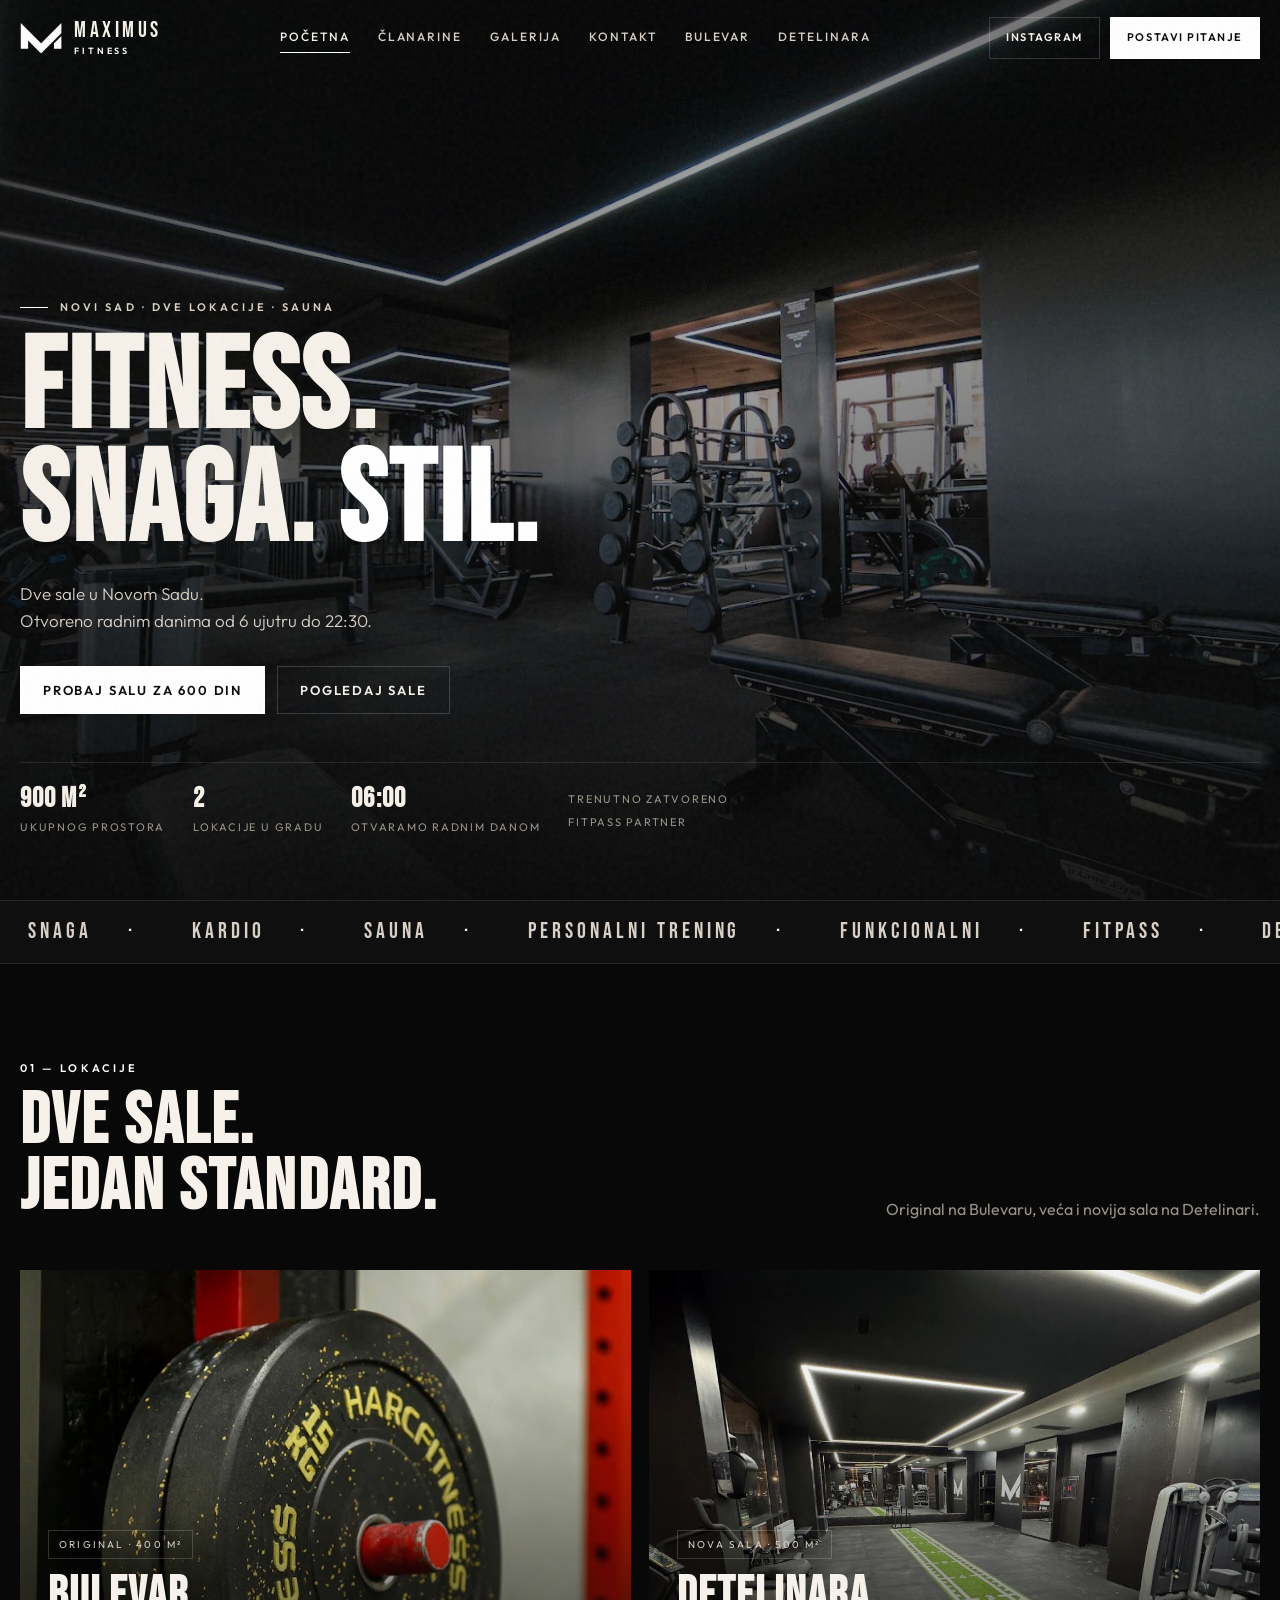
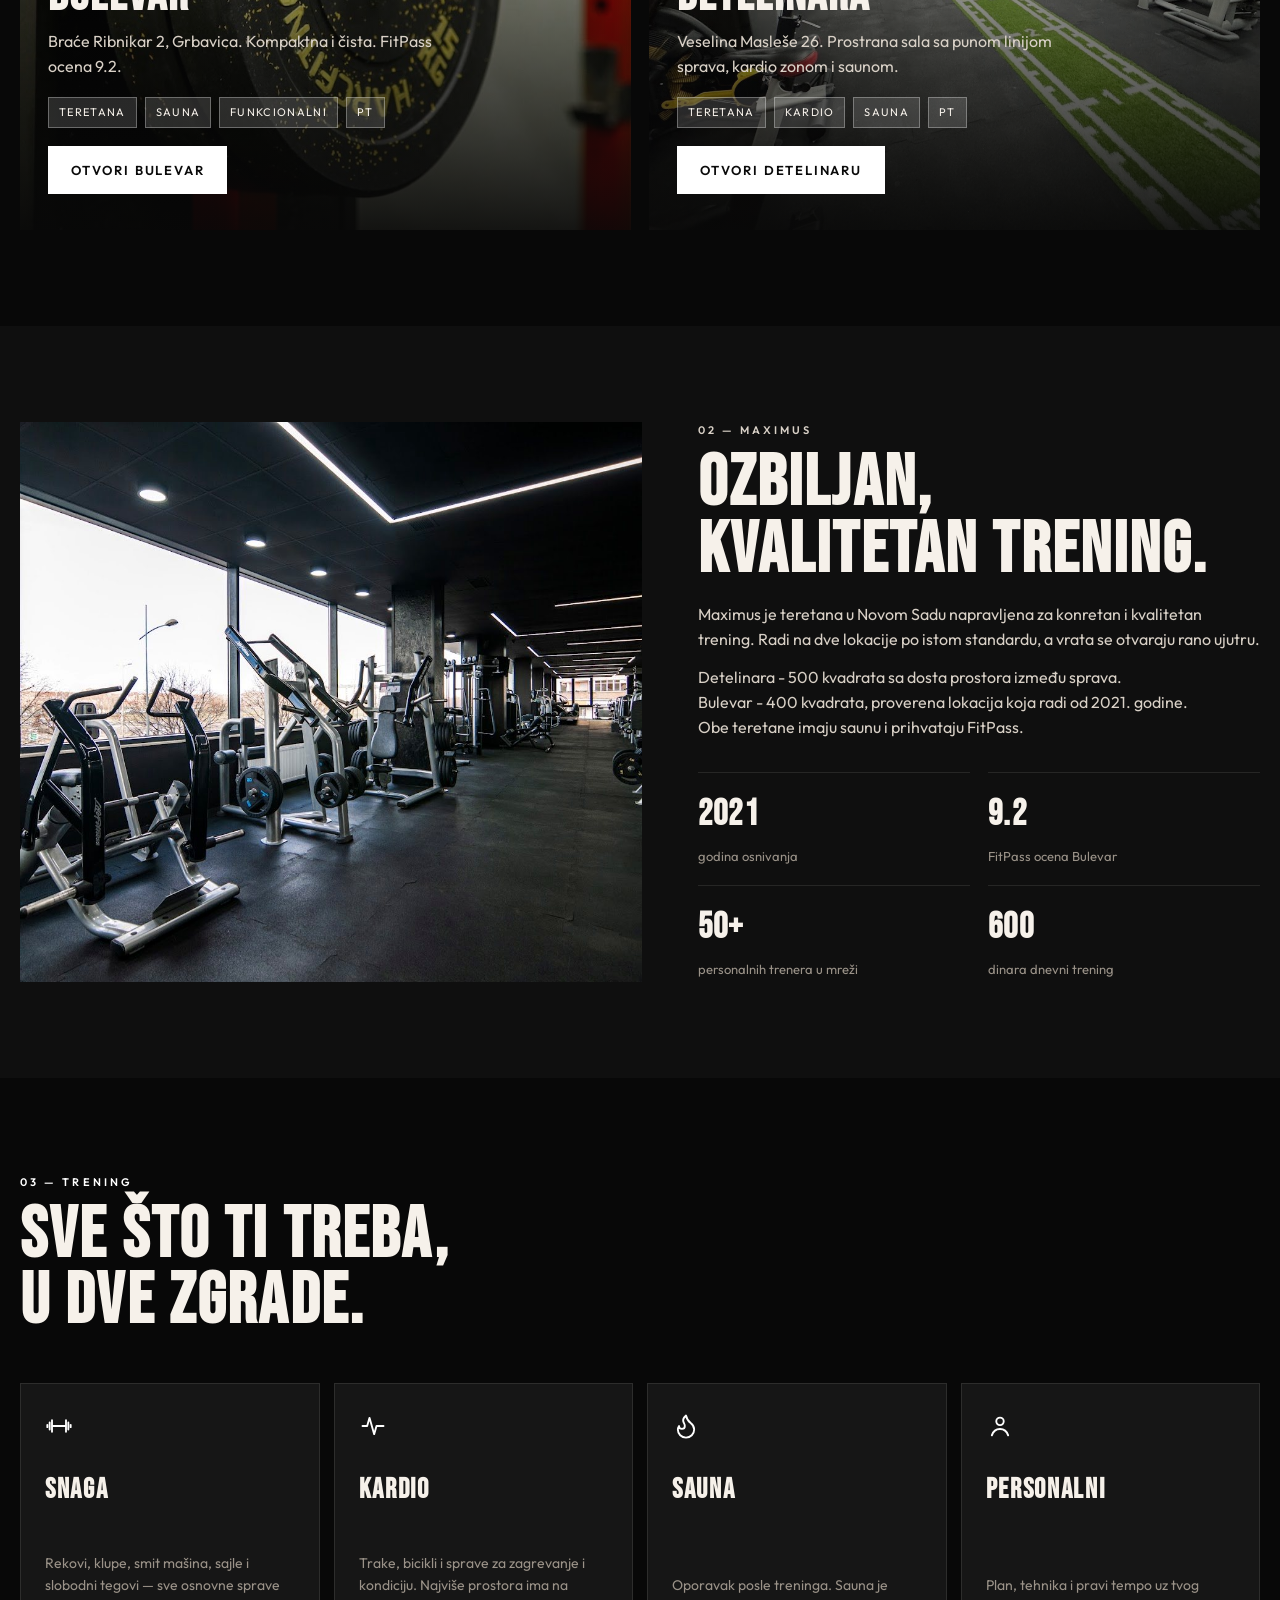
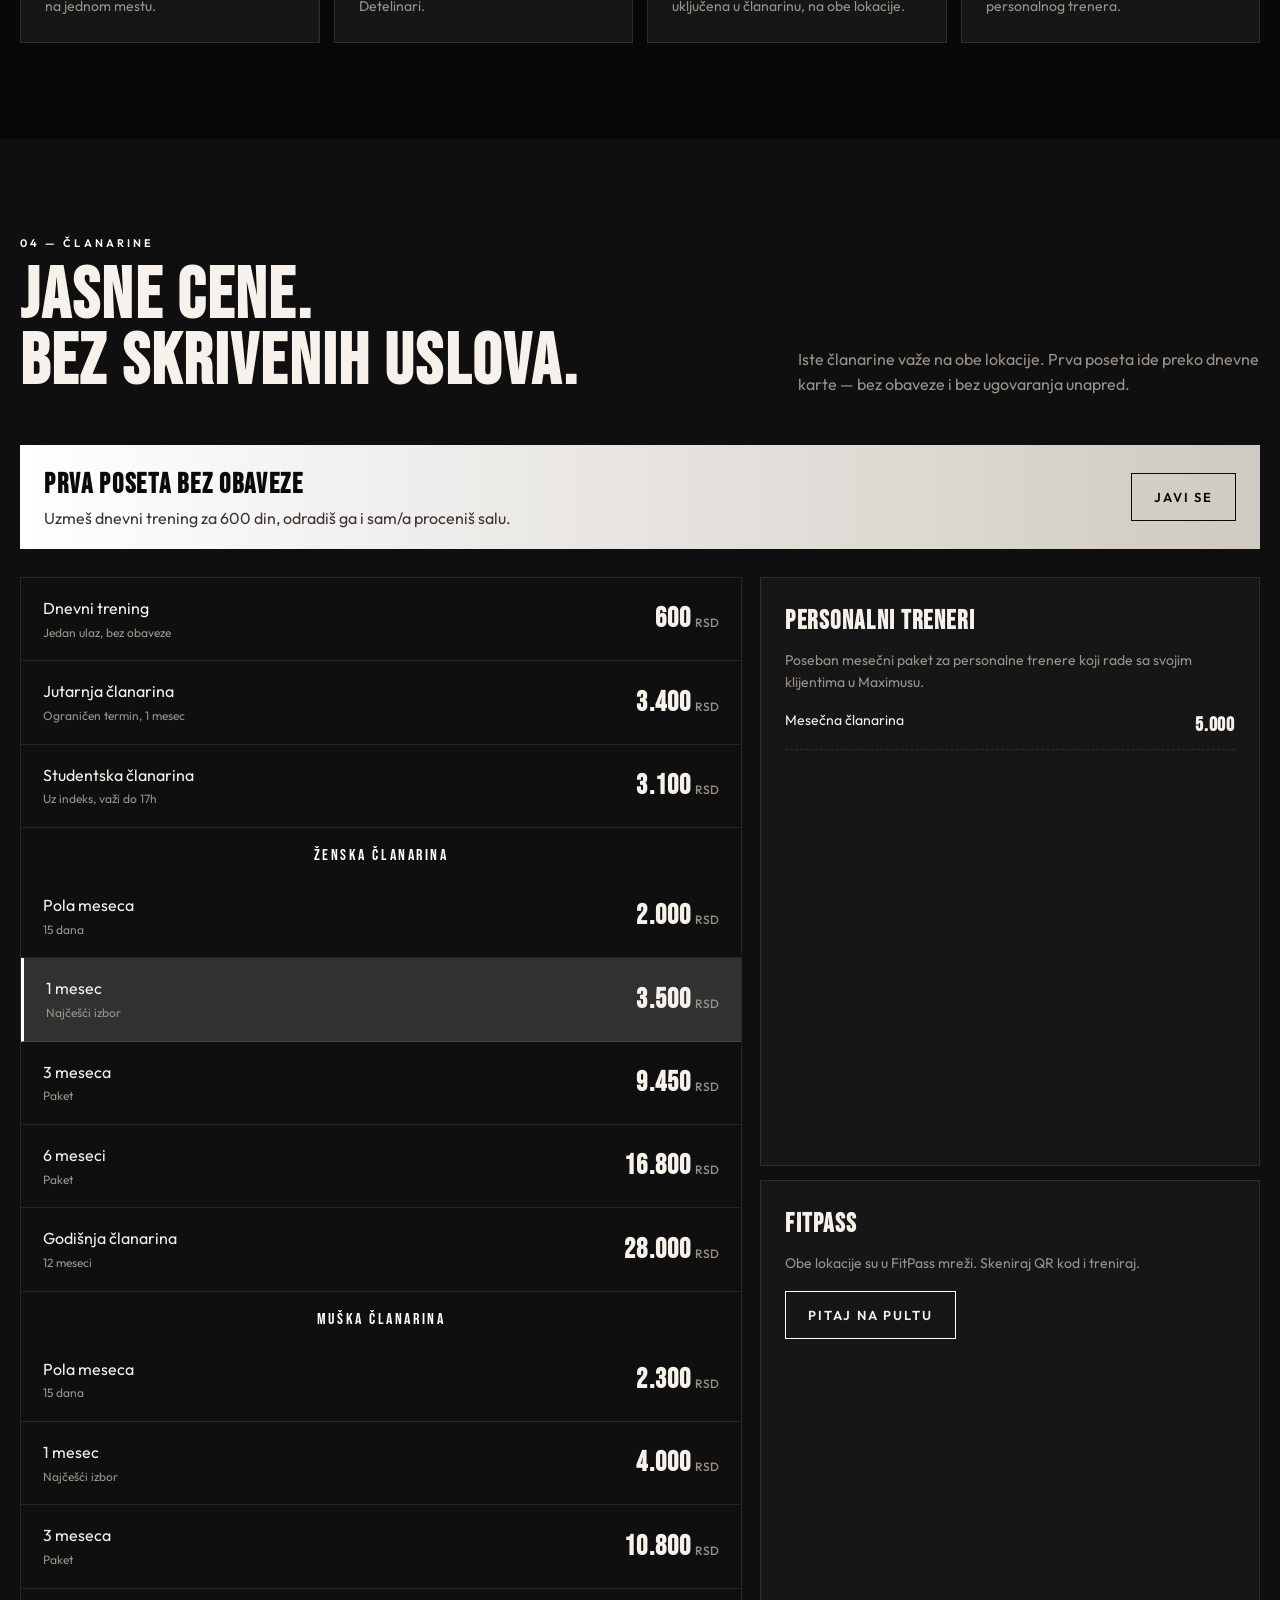
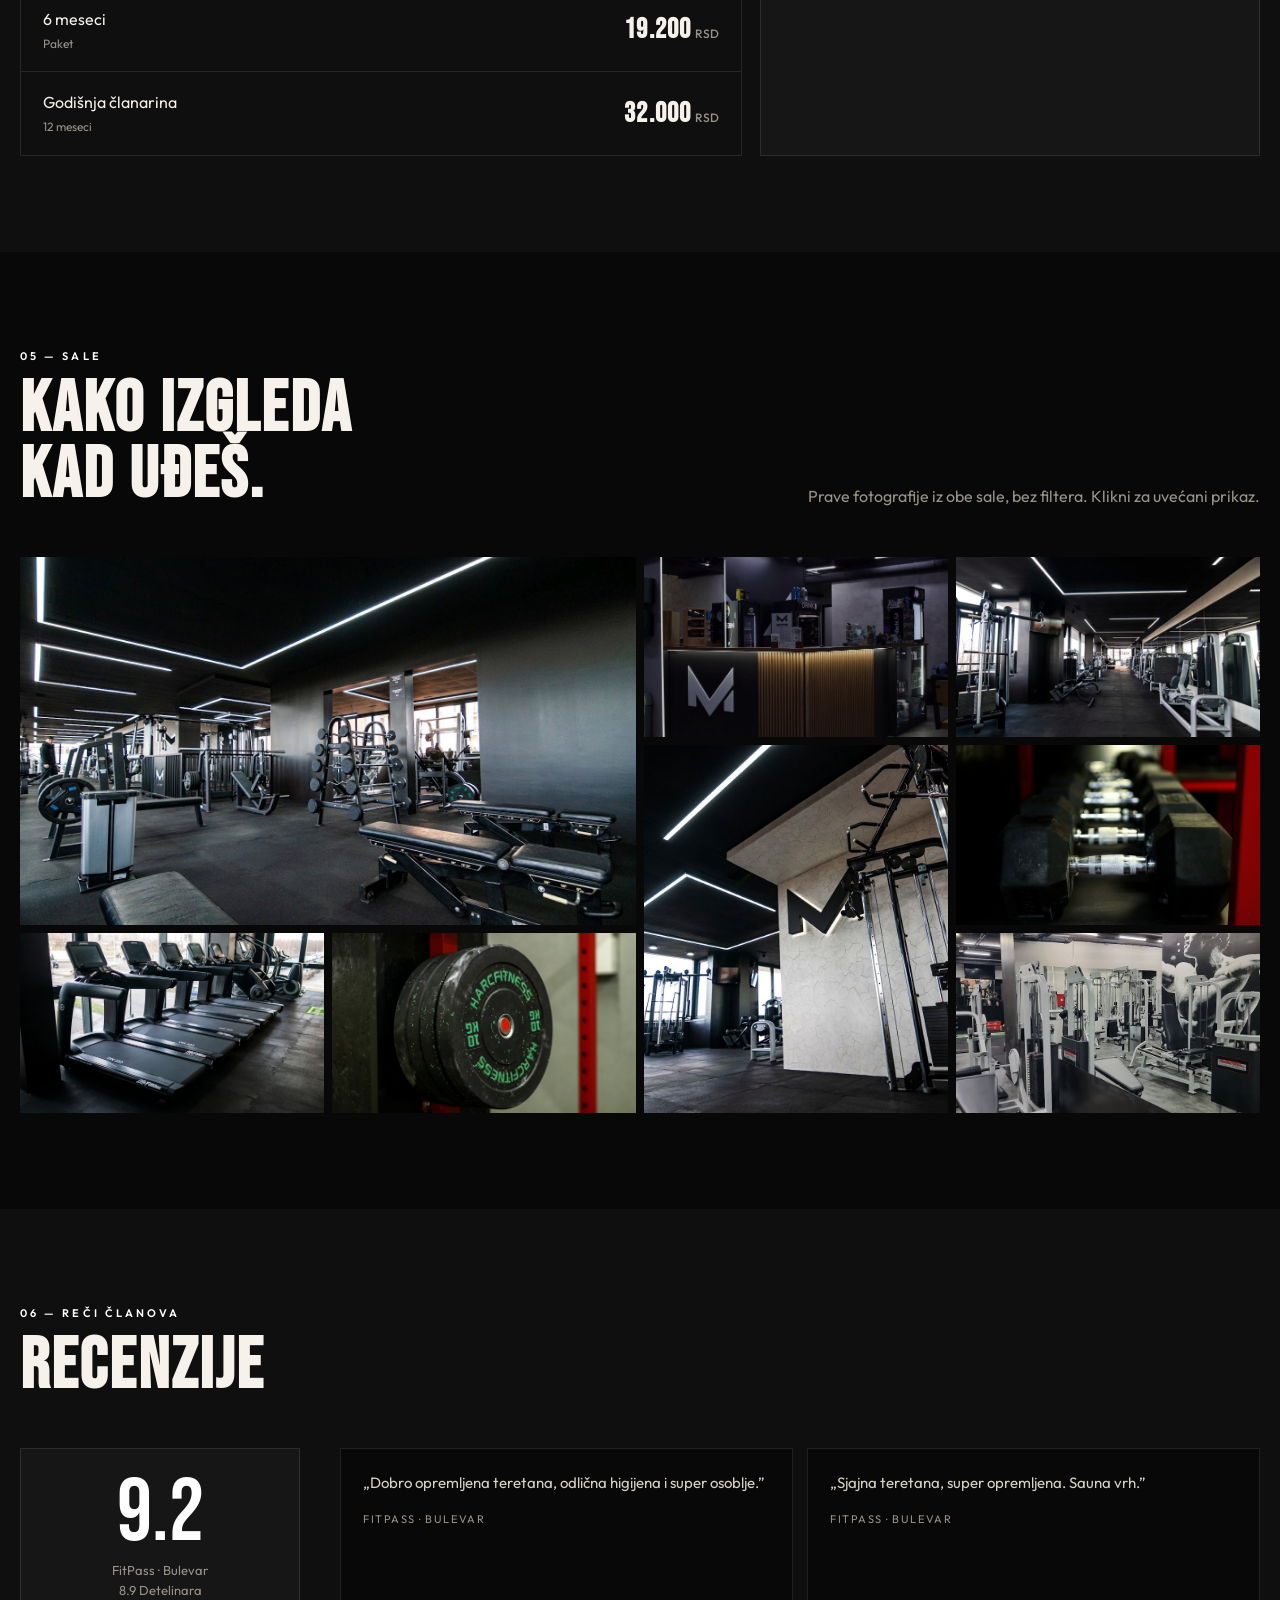
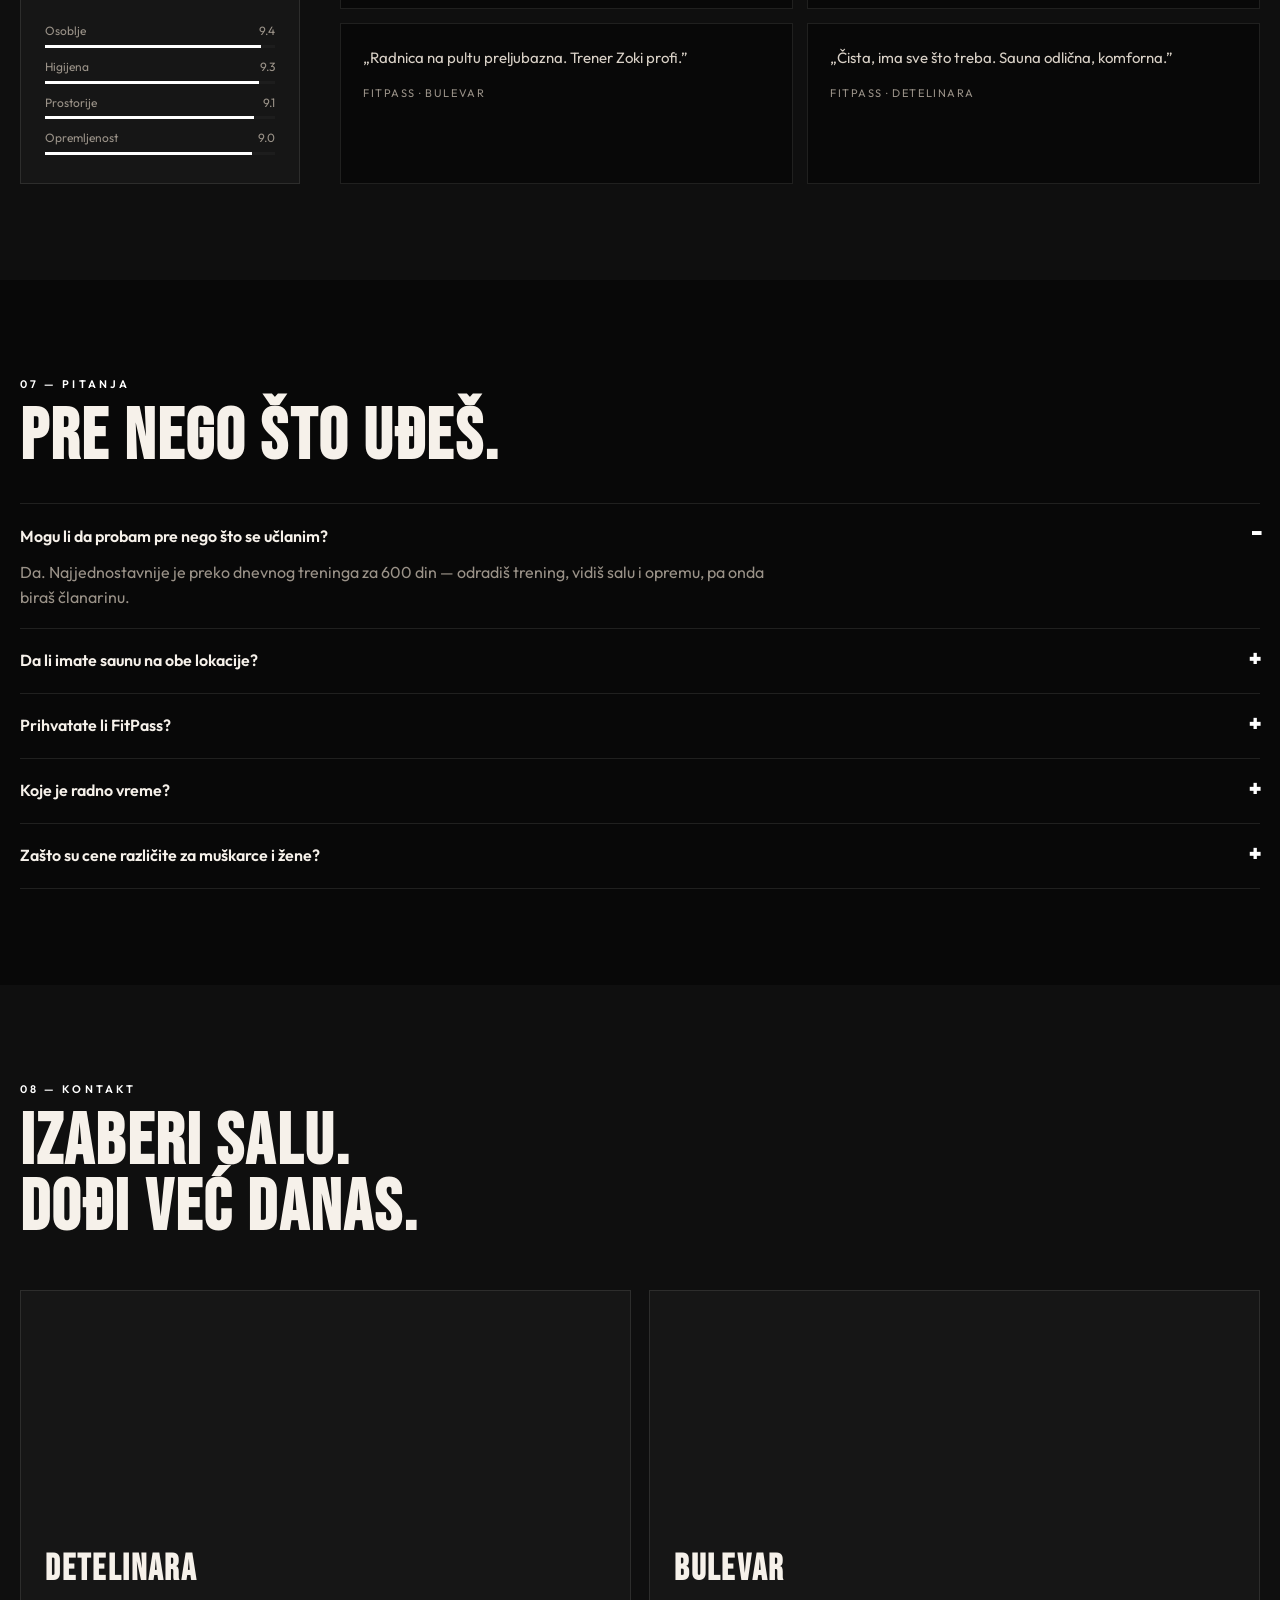
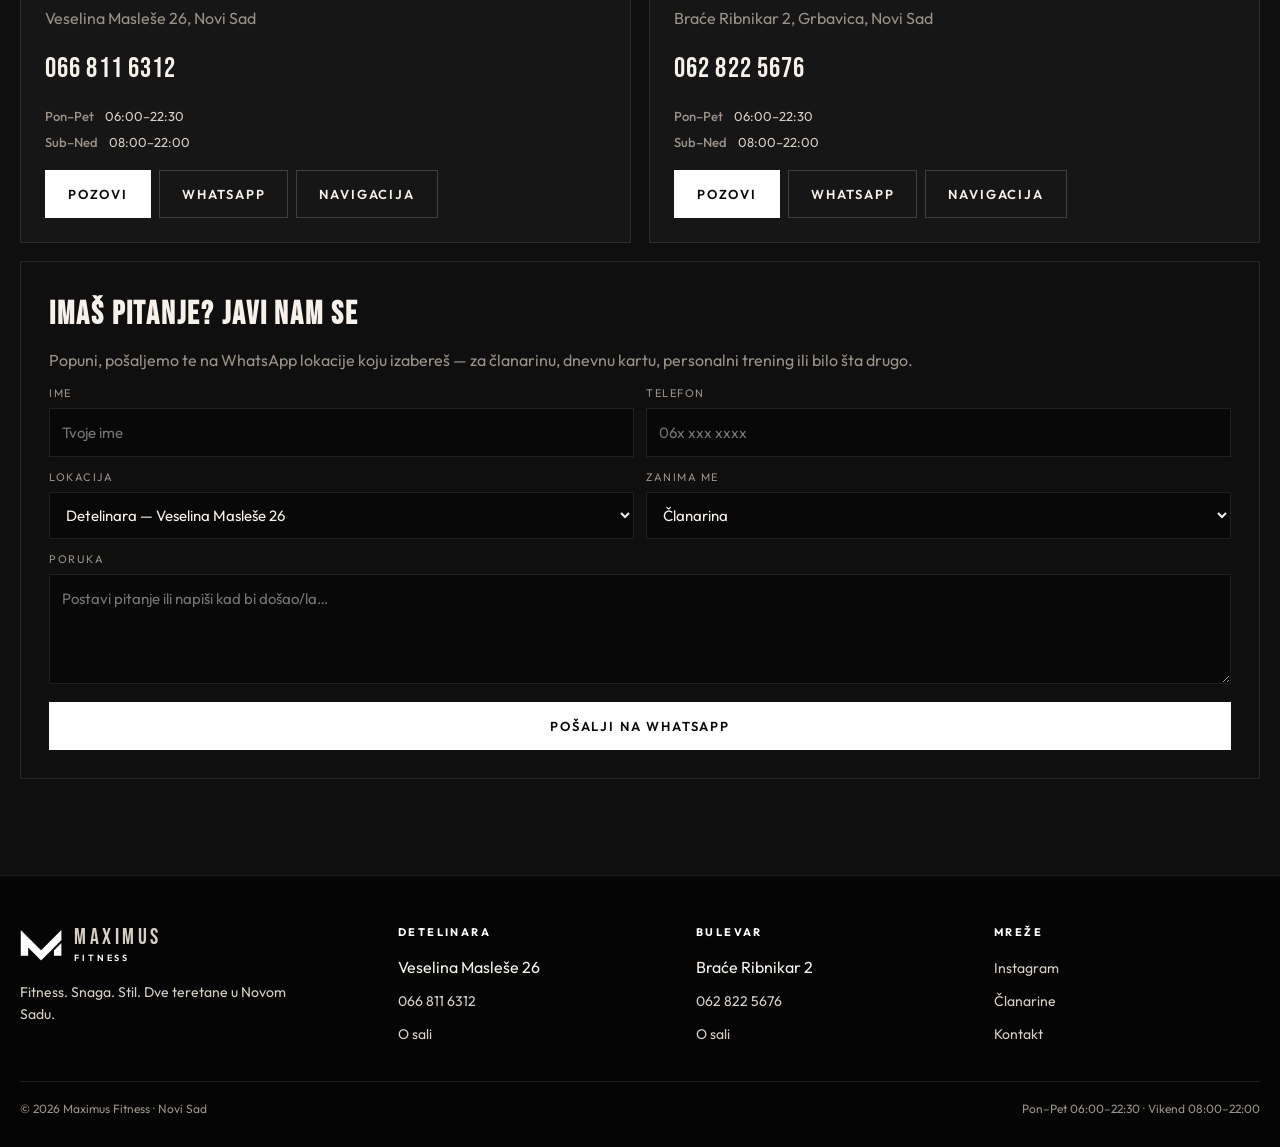
==== index.html @ 971318e7 "demo verzija" ====
<!DOCTYPE html>
<html lang="sr">
<head>
  <meta charset="utf-8" />
  <meta name="viewport" content="width=device-width, initial-scale=1" />
  <title>Maximus Fitness Novi Sad — Detelinara i Bulevar</title>
  <meta name="description" content="Maximus Fitness: dve teretane u Novom Sadu. Detelinara (Veselina Masleše 26) i Bulevar (Braće Ribnikar 2). Sauna, personalni treninzi, FitPass. Od 6 ujutru." />
  <meta name="theme-color" content="#080808" />
  <link rel="icon" type="image/svg+xml" href="assets/logo/favicon.svg" />
  <link rel="apple-touch-icon" href="assets/logo/apple-touch.png" />
  <link rel="stylesheet" href="css/styles.css" />
  <meta property="og:title" content="Maximus Fitness Novi Sad" />
  <meta property="og:description" content="Dve teretane u Novom Sadu. Sauna, personalni treninzi, FitPass. Fitness. Snaga. Stil." />
  <meta property="og:type" content="website" />
  <script type="application/ld+json">
  {
    "@context": "https://schema.org",
    "@graph": [
      {
        "@type": "SportsActivityLocation",
        "name": "Maximus Fitness Detelinara",
        "image": "assets/img/detelinara-hero.jpg",
        "address": { "@type": "PostalAddress", "streetAddress": "Veselina Masleše 26", "addressLocality": "Novi Sad", "addressCountry": "RS" },
        "telephone": "+381668116312",
        "url": "https://instagram.com/maximusfitnesscentar"
      },
      {
        "@type": "SportsActivityLocation",
        "name": "Maximus Fitness Bulevar",
        "image": "assets/img/bulevar-hero.jpg",
        "address": { "@type": "PostalAddress", "streetAddress": "Braće Ribnikar 2", "addressLocality": "Novi Sad", "addressCountry": "RS" },
        "telephone": "+381628225676"
      }
    ]
  }
  </script>
</head>
<body>
  <header class="header">
    <div class="header__inner">
      <a class="brand" href="#top" aria-label="Maximus Fitness">
        <img src="assets/logo/logo.png" alt="" width="42" height="42" />
        <span class="brand__text">
          <span class="brand__name">MAXIMUS</span>
          <span class="brand__sub">FITNESS</span>
        </span>
      </a>
      <nav class="nav" aria-label="Glavna">
        <a href="index.html">Početna</a>
        <a href="#cenovnik">Članarine</a>
        <a href="#galerija">Galerija</a>
        <a href="#kontakt">Kontakt</a>
        <a href="bulevar.html">Bulevar</a>
        <a href="detelinara.html">Detelinara</a>
      </nav>
      <div class="header__cta">
        <a class="btn btn--ghost" href="https://www.instagram.com/maximusfitnesscentar/" target="_blank" rel="noopener">Instagram</a>
        <a class="btn" href="#kontakt">Postavi pitanje</a>
      </div>
      <button class="burger" aria-label="Meni" aria-expanded="false">
        <span></span><span></span><span></span>
      </button>
    </div>
  </header>
  <nav class="mobile-nav" aria-label="Mobilni meni">
    <a href="index.html">Početna</a>
    <a href="#cenovnik">Članarine</a>
    <a href="#galerija">Galerija</a>
    <a href="#kontakt">Kontakt</a>
    <a href="bulevar.html">Bulevar</a>
    <a href="detelinara.html">Detelinara</a>
  </nav>

  <section class="hero" id="top">
    <div class="hero__media">
      <img src="assets/img/detelinara-hero.jpg" alt="Sala za trening Maximus Detelinara" />
      <div class="hero__shade"></div>
    </div>
    <div class="hero__content">
      <p class="eyebrow reveal">Novi Sad · dve lokacije · sauna</p>
      <h1 class="reveal">Fitness. Snaga. <em>Stil.</em></h1>
      <p class="hero__lead reveal">Dve sale u Novom Sadu. <br/> Otvoreno radnim danima od 6 ujutru do 22:30.</p>
      <div class="hero__actions reveal">
        <a class="btn" href="#kontakt">Probaj salu za 600 din</a>
        <a class="btn btn--ghost" href="#lokacije">Pogledaj sale</a>
      </div>
      <div class="hero__meta reveal">
        <div>
          <b>900 m²</b>
          <span>ukupnog prostora</span>
        </div>
        <div>
          <b>2</b>
          <span>lokacije u gradu</span>
        </div>
        <div>
          <b>06:00</b>
          <span>otvaramo radnim danom</span>
        </div>
        <div>
          <span class="live" data-live><i></i><span data-live-label>Provera…</span></span>
          <span>FitPass partner</span>
        </div>
      </div>
    </div>
  </section>

  <div class="marquee" aria-hidden="true">
    <div class="marquee__track">
      <span>SNAGA</span><span>KARDIO</span><span>SAUNA</span><span>PERSONALNI TRENING</span><span>FUNKCIONALNI</span><span>FITPASS</span><span>DETELINARA</span><span>BULEVAR</span>
      <span>SNAGA</span><span>KARDIO</span><span>SAUNA</span><span>PERSONALNI TRENING</span><span>FUNKCIONALNI</span><span>FITPASS</span><span>DETELINARA</span><span>BULEVAR</span>
    </div>
  </div>

  <section class="section" id="lokacije">
    <div class="wrap">
      <div class="sec-head">
        <div>
          <p class="kicker">01 — Lokacije</p>
          <h2>Dve sale.<br>Jedan standard.</h2>
        </div>
        <p class="sec-head__right">Original na Bulevaru, veća i novija sala na Detelinari.</p>
      </div>
      <div class="loc-grid">
        <article class="loc-card">
          <img src="assets/img/bulevar-ext.jpg" alt="Ulaz Maximus Bulevar" />
          <div class="loc-card__shade"></div>
          <div class="loc-card__body">
            <span class="loc-card__tag">Original · 400 m²</span>
            <h3>Bulevar</h3>
            <p>Braće Ribnikar 2, Grbavica. Kompaktna i čista. FitPass ocena 9.2.</p>
            <div class="chips">
              <span class="chip">Teretana</span>
              <span class="chip">Sauna</span>
              <span class="chip">Funkcionalni</span>
              <span class="chip">PT</span>
            </div>
            <a class="btn" href="bulevar.html">Otvori Bulevar</a>
          </div>
        </article>
        <article class="loc-card">
          <img src="assets/img/detelinara-ext.jpg" alt="Ulaz Maximus Detelinara" />
          <div class="loc-card__shade"></div>
          <div class="loc-card__body">
            <span class="loc-card__tag">Nova sala · 500 m²</span>
            <h3>Detelinara</h3>
            <p>Veselina Masleše 26. Prostrana sala sa punom linijom sprava, kardio zonom i saunom.</p>
            <div class="chips">
              <span class="chip">Teretana</span>
              <span class="chip">Kardio</span>
              <span class="chip">Sauna</span>
              <span class="chip">PT</span>
            </div>
            <a class="btn" href="detelinara.html">Otvori Detelinaru</a>
          </div>
        </article>
      </div>
    </div>
  </section>

  <section class="section section--dark" id="o-nama">
    <div class="wrap about">
      <div class="about__photo">
        <img src="assets/img/detelinara-freeweights.jpg" alt="Slobodni tegovi u Maximusu" />
      </div>
      <div>
        <p class="kicker">02 — Maximus</p>
        <h2>Ozbiljan,<br>kvalitetan trening.</h2>
        <p>Maximus je teretana u Novom Sadu napravljena za konretan i kvalitetan trening. Radi na dve lokacije po istom standardu, a vrata se otvaraju rano ujutru.</p>
        <p>Detelinara - 500 kvadrata sa dosta prostora između sprava. <br/> Bulevar - 400 kvadrata, proverena lokacija koja radi od 2021. godine. <br/> Obe teretane imaju saunu i prihvataju FitPass.</p>
        <div class="facts">
          <div class="fact"><b>2021</b><span>godina osnivanja</span></div>
          <div class="fact"><b>9.2</b><span>FitPass ocena Bulevar</span></div>
          <div class="fact"><b>50+</b><span>personalnih trenera u mreži</span></div>
          <div class="fact"><b>600</b><span>dinara dnevni trening</span></div>
        </div>
      </div>
    </div>
  </section>

  <section class="section" id="trening">
    <div class="wrap">
      <div class="sec-head">
        <div>
          <p class="kicker">03 — Trening</p>
          <h2>Sve što ti treba,<br>u dve zgrade.</h2>
        </div>
      </div>
      <div class="svc-grid">
        <article class="svc">
          <svg viewBox="0 0 24 24" fill="none" stroke="currentColor" stroke-width="1.6" stroke-linecap="round" stroke-linejoin="round"><path d="M6 7v10M4 9v6M2 11v2M18 7v10M20 9v6M22 11v2M6 12h12"/></svg>
          <h3>Snaga</h3>
          <p>Rekovi, klupe, smit mašina, sajle i slobodni tegovi — sve osnovne sprave na jednom mestu.</p>
        </article>
        <article class="svc">
          <svg viewBox="0 0 24 24" fill="none" stroke="currentColor" stroke-width="1.6" stroke-linecap="round" stroke-linejoin="round"><path d="M3 12h4l2-7 4 14 2-7h6"/></svg>
          <h3>Kardio</h3>
          <p>Trake, bicikli i sprave za zagrevanje i kondiciju. Najviše prostora ima na Detelinari.</p>
        </article>
        <article class="svc">
          <svg viewBox="0 0 24 24" fill="none" stroke="currentColor" stroke-width="1.6" stroke-linecap="round" stroke-linejoin="round"><path d="M8.5 14.5A2.5 2.5 0 0 0 11 12c0-1.38-.5-2-1-3-1.072-2.143-.224-4.054 2-6 .5 2.5 2 4.9 4 6.5 2 1.6 3 3.5 3 5.5a7 7 0 1 1-14 0c0-1.153.433-2.294 1-3a2.5 2.5 0 0 0 2.5 2.5z"/></svg>
          <h3>Sauna</h3>
          <p>Oporavak posle treninga. Sauna je uključena u članarinu, na obe lokacije.</p>
        </article>
        <article class="svc">
          <svg viewBox="0 0 24 24" fill="none" stroke="currentColor" stroke-width="1.6" stroke-linecap="round" stroke-linejoin="round"><circle cx="12" cy="8" r="3.2"/><path d="M5 20c1.2-3.6 3.8-5.4 7-5.4s5.8 1.8 7 5.4"/></svg>
          <h3>Personalni</h3>
          <p>Plan, tehnika i pravi tempo uz tvog personalnog trenera.</p>
        </article>
      </div>
    </div>
  </section>

  <section class="section section--dark" id="cenovnik">
    <div class="wrap">
      <div class="sec-head">
        <div>
          <p class="kicker">04 — Članarine</p>
          <h2>Jasne cene.<br>Bez skrivenih uslova.</h2>
        </div>
        <p class="sec-head__right">Iste članarine važe na obe lokacije. Prva poseta ide preko dnevne karte — bez obaveze i bez ugovaranja unapred.</p>
      </div>
      <div class="price-note">
        <div>
          <strong>Prva poseta bez obaveze</strong>
          <p>Uzmeš dnevni trening za 600 din, odradiš ga i sam/a proceniš salu.</p>
        </div>
        <a class="btn btn--ghost" href="#kontakt" style="border-color:#0a0a0a;color:#0a0a0a">Javi se</a>
      </div>
      <div class="price-grid">
        <div class="price-table">
          <div class="price-row">
            <div>Dnevni trening<small>Jedan ulaz, bez obaveze</small></div>
            <b>600<i>RSD</i></b>
          </div>
          <div class="price-row">
            <div>Jutarnja članarina<small>Ograničen termin, 1 mesec</small></div>
            <b>3.400<i>RSD</i></b>
          </div>
          <div class="price-row">
            <div>Studentska članarina<small>Uz indeks, važi do 17h</small></div>
            <b>3.100<i>RSD</i></b>
          </div>
          <p class="price-group">Ženska članarina</p>
          <div class="price-row">
            <div>Pola meseca<small>15 dana</small></div>
            <b>2.000<i>RSD</i></b>
          </div>
          <div class="price-row is-featured">
            <div>1 mesec<small>Najčešći izbor</small></div>
            <b>3.500<i>RSD</i></b>
          </div>
          <div class="price-row">
            <div>3 meseca<small>Paket</small></div>
            <b>9.450<i>RSD</i></b>
          </div>
          <div class="price-row">
            <div>6 meseci<small>Paket</small></div>
            <b>16.800<i>RSD</i></b>
          </div>
          <div class="price-row">
            <div>Godišnja članarina<small>12 meseci</small></div>
            <b>28.000<i>RSD</i></b>
          </div>
          <p class="price-group">Muška članarina</p>
          <div class="price-row">
            <div>Pola meseca<small>15 dana</small></div>
            <b>2.300<i>RSD</i></b>
          </div>
          <div class="price-row">
            <div>1 mesec<small>Najčešći izbor</small></div>
            <b>4.000<i>RSD</i></b>
          </div>
          <div class="price-row">
            <div>3 meseca<small>Paket</small></div>
            <b>10.800<i>RSD</i></b>
          </div>
          <div class="price-row">
            <div>6 meseci<small>Paket</small></div>
            <b>19.200<i>RSD</i></b>
          </div>
          <div class="price-row">
            <div>Godišnja članarina<small>12 meseci</small></div>
            <b>32.000<i>RSD</i></b>
          </div>
        </div>
        <div class="side-cards">
          <div class="side-card">
            <h3>Personalni treneri</h3>
            <p>Poseban mesečni paket za personalne trenere koji rade sa svojim klijentima u Maximusu.</p>
            <ul class="pt-list">
              <li><span>Mesečna članarina</span><strong>5.000</strong></li>
            </ul>
          </div>
          <div class="side-card">
            <h3>FitPass</h3>
            <p>Obe lokacije su u FitPass mreži. Skeniraj QR kod i treniraj.</p>
            <a class="btn btn--line" href="#kontakt">Pitaj na pultu</a>
          </div>
        </div>
      </div>
    </div>
  </section>

  <section class="section" id="galerija">
    <div class="wrap">
      <div class="sec-head">
        <div>
          <p class="kicker">05 — Sale</p>
          <h2>Kako izgleda<br>kad uđeš.</h2>
        </div>
        <p class="sec-head__right">Prave fotografije iz obe sale, bez filtera. Klikni za uvećani prikaz.</p>
      </div>
      <div class="gallery">
        <a href="assets/img/detelinara-hero.jpg" data-lb><img src="assets/img/detelinara-hero.jpg" alt="Pregled sale Detelinara" /></a>
        <a href="assets/img/bulevar-hero.jpg" data-lb><img src="assets/img/bulevar-hero.jpg" alt="Dumbbell zona Bulevar" /></a>
        <a href="assets/img/detelinara-racks.jpg" data-lb><img src="assets/img/detelinara-racks.jpg" alt="Rackovi Detelinara" /></a>
        <a href="assets/img/detelinara-machines.jpg" data-lb><img src="assets/img/detelinara-machines.jpg" alt="Sprave Detelinara" /></a>
        <a href="assets/img/bulevar-racks.jpg" data-lb><img src="assets/img/bulevar-racks.jpg" alt="Rackovi Bulevar" /></a>
        <a href="assets/img/detelinara-func.jpg" data-lb><img src="assets/img/detelinara-func.jpg" alt="Kardio zona Detelinara" /></a>
        <a href="assets/img/bulevar-cables.jpg" data-lb><img src="assets/img/bulevar-cables.jpg" alt="Tegovi Bulevar" /></a>
        <a href="assets/img/bulevar-pulldown.jpg" data-lb><img src="assets/img/bulevar-pulldown.jpg" alt="Trenažeri Bulevar" /></a>
      </div>
    </div>
  </section>

  <section class="section section--dark" id="recenzije">
    <div class="wrap">
      <div class="sec-head">
        <div>
          <p class="kicker">06 — Reči članova</p>
          <h2>Recenzije</h2>
        </div>
      </div>
      <div class="reviews">
        <div class="score-box">
          <div class="big">9.2</div>
          <p>FitPass · Bulevar<br>8.9 Detelinara</p>
          <div class="bars">
            <div class="bar"><label>Osoblje <span>9.4</span></label><i><b style="width:94%"></b></i></div>
            <div class="bar"><label>Higijena <span>9.3</span></label><i><b style="width:93%"></b></i></div>
            <div class="bar"><label>Prostorije <span>9.1</span></label><i><b style="width:91%"></b></i></div>
            <div class="bar"><label>Opremljenost <span>9.0</span></label><i><b style="width:90%"></b></i></div>
          </div>
        </div>
        <div class="quotes">
          <blockquote class="quote">
            <p>„Dobro opremljena teretana, odlična higijena i super osoblje.”</p>
            <footer>FitPass · Bulevar</footer>
          </blockquote>
          <blockquote class="quote">
            <p>„Sjajna teretana, super opremljena. Sauna vrh.”</p>
            <footer>FitPass · Bulevar</footer>
          </blockquote>
          <blockquote class="quote">
            <p>„Radnica na pultu preljubazna. Trener Zoki profi.”</p>
            <footer>FitPass · Bulevar</footer>
          </blockquote>
          <blockquote class="quote">
            <p>„Čista, ima sve što treba. Sauna odlična, komforna.”</p>
            <footer>FitPass · Detelinara</footer>
          </blockquote>
        </div>
      </div>
    </div>
  </section>

  <section class="section" id="faq">
    <div class="wrap">
      <p class="kicker">07 — Pitanja</p>
      <h2>Pre nego što uđeš.</h2>
      <div class="faq" style="margin-top:32px">
        <details open>
          <summary>Mogu li da probam pre nego što se učlanim?</summary>
          <p>Da. Najjednostavnije je preko dnevnog treninga za 600 din — odradiš trening, vidiš salu i opremu, pa onda biraš članarinu.</p>
        </details>
        <details>
          <summary>Da li imate saunu na obe lokacije?</summary>
          <p>Da, i Detelinara i Bulevar imaju saunu, uključenu u članarinu.</p>
        </details>
        <details>
          <summary>Prihvatate li FitPass?</summary>
          <p>Da, obe lokacije su FitPass partneri.</p>
        </details>
        <details>
          <summary>Koje je radno vreme?</summary>
          <p>Ponedeljak–petak 06:00–22:30. Subota i nedelja 08:00–22:00. Ista satnica za obe sale.</p>
        </details>
        <details>
          <summary>Zašto su cene različite za muškarce i žene?</summary>
          <p>Niža cena za ženski pol je tu da smanji početničke barijere, pruži dodatni podsticaj i napravi opuštenije okruženje u kom se svi osećaju prijatno dok treniraju.</p>
        </details>
      </div>
    </div>
  </section>

  <section class="section section--dark" id="kontakt">
    <div class="wrap">
      <div class="sec-head">
        <div>
          <p class="kicker">08 — Kontakt</p>
          <h2>Izaberi salu.<br>Dođi već danas.</h2>
        </div>
      </div>
      <div class="contact-grid">
        <article class="contact-card">
          <iframe title="Mapa Detelinara" loading="lazy" referrerpolicy="no-referrer-when-downgrade" src="https://www.openstreetmap.org/export/embed.html?bbox=19.809%2C45.251%2C19.819%2C45.257&layer=mapnik&marker=45.2541%2C19.8137"></iframe>
          <div class="contact-card__body">
            <h3>Detelinara</h3>
            <p class="addr">Veselina Masleše 26, Novi Sad</p>
            <a class="tel" href="tel:+381668116312">066 811 6312</a>
            <div class="hours">
              <div><b>Pon–Pet</b> 06:00–22:30</div>
              <div><b>Sub–Ned</b> 08:00–22:00</div>
            </div>
            <div style="display:flex;gap:8px;margin-top:18px;flex-wrap:wrap">
              <a class="btn" href="tel:+381668116312">Pozovi</a>
              <a class="btn btn--ghost" href="https://wa.me/381668116312" target="_blank" rel="noopener">WhatsApp</a>
              <a class="btn btn--ghost" href="https://maps.google.com/?q=Veselina+Masle%C5%A1e+26+Novi+Sad" target="_blank" rel="noopener">Navigacija</a>
            </div>
          </div>
        </article>
        <article class="contact-card">
          <iframe title="Mapa Bulevar" loading="lazy" referrerpolicy="no-referrer-when-downgrade" src="https://www.openstreetmap.org/export/embed.html?bbox=19.838%2C45.248%2C19.849%2C45.255&layer=mapnik&marker=45.2515%2C19.8435"></iframe>
          <div class="contact-card__body">
            <h3>Bulevar</h3>
            <p class="addr">Braće Ribnikar 2, Grbavica, Novi Sad</p>
            <a class="tel" href="tel:+381628225676">062 822 5676</a>
            <div class="hours">
              <div><b>Pon–Pet</b> 06:00–22:30</div>
              <div><b>Sub–Ned</b> 08:00–22:00</div>
            </div>
            <div style="display:flex;gap:8px;margin-top:18px;flex-wrap:wrap">
              <a class="btn" href="tel:+381628225676">Pozovi</a>
              <a class="btn btn--ghost" href="https://wa.me/381628225676" target="_blank" rel="noopener">WhatsApp</a>
              <a class="btn btn--ghost" href="https://maps.google.com/?q=Bra%C4%87e+Ribnikar+2+Novi+Sad" target="_blank" rel="noopener">Navigacija</a>
            </div>
          </div>
        </article>
      </div>

      <form class="form" id="lead-form">
        <h3>Imaš pitanje? Javi nam se</h3>
        <p>Popuni, pošaljemo te na WhatsApp lokacije koju izabereš — za članarinu, dnevnu kartu, personalni trening ili bilo šta drugo.</p>
        <label>Ime
          <input name="ime" required placeholder="Tvoje ime" />
        </label>
        <label>Telefon
          <input name="telefon" type="tel" placeholder="06x xxx xxxx" />
        </label>
        <label>Lokacija
          <select name="lokacija">
            <option value="detelinara">Detelinara — Veselina Masleše 26</option>
            <option value="bulevar">Bulevar — Braće Ribnikar 2</option>
          </select>
        </label>
        <label>Zanima me
          <select name="cilj">
            <option>Članarina</option>
            <option>Dnevna karta / obilazak</option>
            <option>Personalni trening</option>
            <option>FitPass</option>
            <option>Nešto drugo</option>
          </select>
        </label>
        <label class="full">Poruka
          <textarea name="poruka" placeholder="Postavi pitanje ili napiši kad bi došao/la…"></textarea>
        </label>
        <button class="btn" type="submit">Pošalji na WhatsApp</button>
      </form>
    </div>
  </section>

  <footer class="footer">
    <div class="wrap">
      <div class="footer__top">
        <div>
          <a class="brand" href="index.html">
            <img src="assets/logo/logo.png" alt="" width="42" height="42" />
            <span class="brand__text">
              <span class="brand__name">MAXIMUS</span>
              <span class="brand__sub">FITNESS</span>
            </span>
          </a>
          <p style="margin-top:16px;max-width:32ch">Fitness. Snaga. Stil. Dve teretane u Novom Sadu.</p>
        </div>
        <div>
          <h4>Detelinara</h4>
          <ul>
            <li>Veselina Masleše 26</li>
            <li><a href="tel:+381668116312">066 811 6312</a></li>
            <li><a href="detelinara.html">O sali</a></li>
          </ul>
        </div>
        <div>
          <h4>Bulevar</h4>
          <ul>
            <li>Braće Ribnikar 2</li>
            <li><a href="tel:+381628225676">062 822 5676</a></li>
            <li><a href="bulevar.html">O sali</a></li>
          </ul>
        </div>
        <div>
          <h4>Mreže</h4>
          <ul>
            <li><a href="https://www.instagram.com/maximusfitnesscentar/" target="_blank" rel="noopener">Instagram</a></li>
            <li><a href="#cenovnik">Članarine</a></li>
            <li><a href="#kontakt">Kontakt</a></li>
          </ul>
        </div>
      </div>
      <div class="footer__bot">
        <span>© <span id="y"></span> Maximus Fitness · Novi Sad</span>
        <span>Pon–Pet 06:00–22:30 · Vikend 08:00–22:00</span>
      </div>
    </div>
  </footer>

  <div class="mobile-cta">
    <a class="btn" href="tel:+381668116312">Detelinara</a>
    <a class="btn btn--ghost" href="tel:+381628225676">Bulevar</a>
  </div>

  <div class="lb" id="lightbox" role="dialog" aria-modal="true">
    <button type="button" data-close aria-label="Zatvori">×</button>
    <img alt="" />
  </div>

  <script src="js/main.js"></script>
  <script>document.getElementById("y").textContent = new Date().getFullYear();</script>
</body>
</html>
---- css/styles.css ----
@import url("https://fonts.googleapis.com/css2?family=Bebas+Neue&family=Outfit:wght@300;400;500;600;700&display=swap");

:root {
  --bg: #080808;
  --bg-2: #0f0f0f;
  --bg-3: #161616;
  --bg-4: #1d1d1d;
  --fg: #f6f1ea;
  --fg-2: #d8d0c6;
  --muted: #9a9288;
  --accent: #ffffff;
  --accent-2: #d8d0c6;
  --accent-dim: rgba(255, 255, 255, 0.14);
  --ink: #0a0a0a;
  --line: rgba(246, 241, 234, 0.1);
  --line-2: rgba(246, 241, 234, 0.18);
  --shadow: 0 24px 60px rgba(0, 0, 0, 0.45);
  --font-d: "Bebas Neue", Impact, sans-serif;
  --font-b: "Outfit", system-ui, sans-serif;
  --max: 1240px;
  --nav-h: 76px;
  --ease: cubic-bezier(0.22, 1, 0.36, 1);
}

*,
*::before,
*::after { box-sizing: border-box; margin: 0; padding: 0; }

html {
  scroll-behavior: smooth;
  -webkit-font-smoothing: antialiased;
  -moz-osx-font-smoothing: grayscale;
}

body {
  font-family: var(--font-b);
  background: var(--bg);
  color: var(--fg);
  line-height: 1.55;
  min-height: 100vh;
  overflow-x: hidden;
}

img { max-width: 100%; display: block; }
a { color: inherit; text-decoration: none; }
button, [role="button"] { cursor: pointer; font-family: inherit; }
ul { list-style: none; }
address { font-style: normal; }

.wrap {
  width: min(var(--max), calc(100% - 40px));
  margin-inline: auto;
}

.wrap-wide {
  width: min(1440px, calc(100% - 32px));
  margin-inline: auto;
}

/* Grain */
body::before {
  content: "";
  pointer-events: none;
  position: fixed;
  inset: 0;
  z-index: 80;
  opacity: 0.045;
  background-image: url("data:image/svg+xml,%3Csvg viewBox='0 0 200 200' xmlns='http://www.w3.org/2000/svg'%3E%3Cfilter id='n'%3E%3CfeTurbulence type='fractalNoise' baseFrequency='.85' numOctaves='4' stitchTiles='stitch'/%3E%3C/filter%3E%3Crect width='100%25' height='100%25' filter='url(%23n)'/%3E%3C/svg%3E");
}

/* Buttons */
.btn {
  display: inline-flex;
  align-items: center;
  justify-content: center;
  gap: 10px;
  height: 48px;
  padding: 0 22px;
  border: 1px solid transparent;
  background: var(--accent);
  color: var(--ink);
  font-size: 13px;
  font-weight: 600;
  letter-spacing: 0.14em;
  text-transform: uppercase;
  transition: background 0.2s var(--ease), transform 0.2s var(--ease), border-color 0.2s, color 0.2s;
  white-space: nowrap;
}
.btn:hover { background: var(--accent-2); }
.btn:active { transform: translateY(1px); }
.btn--ghost {
  background: transparent;
  border-color: var(--line-2);
  color: var(--fg);
}
.btn--ghost:hover { border-color: var(--fg); background: transparent; }
.btn--line {
  background: transparent;
  border-color: var(--accent);
  color: var(--fg);
}
.btn--line:hover { background: var(--accent); color: var(--ink); }
.btn--full { width: 100%; }

/* Header */
.header {
  position: fixed;
  top: 0;
  left: 0;
  right: 0;
  z-index: 50;
  height: var(--nav-h);
  display: flex;
  align-items: center;
  transition: background 0.3s, border-color 0.3s, height 0.3s;
  border-bottom: 1px solid transparent;
}
.header.is-scrolled {
  background: rgba(8, 8, 8, 0.92);
  backdrop-filter: blur(16px);
  border-bottom-color: var(--line);
  height: 64px;
}
.header__inner {
  width: min(var(--max), calc(100% - 40px));
  margin: 0 auto;
  display: flex;
  align-items: center;
  justify-content: space-between;
  gap: 24px;
}
.brand {
  display: flex;
  align-items: center;
  gap: 12px;
  flex-shrink: 0;
}
.brand img, .brand svg {
  width: 42px;
  height: 42px;
}
.brand__text { display: flex; flex-direction: column; line-height: 1; }
.brand__name {
  font-family: var(--font-d);
  font-size: 22px;
  letter-spacing: 0.16em;
}
.brand__sub {
  font-size: 9px;
  letter-spacing: 0.32em;
  color: var(--accent);
  font-weight: 600;
  margin-top: 4px;
}

.nav {
  display: flex;
  align-items: center;
  gap: 28px;
}
.nav a {
  font-size: 12px;
  font-weight: 500;
  letter-spacing: 0.16em;
  text-transform: uppercase;
  color: var(--fg-2);
  position: relative;
}
.nav a::after {
  content: "";
  position: absolute;
  left: 0; bottom: -6px;
  width: 0; height: 1px;
  background: var(--accent);
  transition: width 0.25s var(--ease);
}
.nav a:hover { color: var(--fg); }
.nav a:hover::after, .nav a.is-active::after { width: 100%; }
.nav a.is-active { color: var(--fg); }

.header__cta { display: flex; gap: 10px; align-items: center; }
.header .btn { height: 42px; padding: 0 16px; font-size: 11px; }

.burger {
  display: none;
  width: 44px; height: 44px;
  border: 1px solid var(--line-2); background: rgba(8,8,8,0.35); color: var(--fg);
  position: relative;
}
.burger span {
  display: block; width: 18px; height: 2px; background: currentColor;
  margin: 5px auto; transition: 0.25s; border-radius: 1px;
}

/* Mobile nav */
.mobile-nav {
  display: none;
  position: fixed;
  inset: 0;
  z-index: 45;
  background: rgba(8,8,8,0.97);
  padding: 100px 28px 40px;
  flex-direction: column;
  gap: 8px;
}
.mobile-nav.is-open { display: flex; }
.mobile-nav a {
  font-family: var(--font-d);
  font-size: clamp(36px, 8vw, 56px);
  letter-spacing: 0.06em;
  border-bottom: 1px solid var(--line);
  padding: 10px 0;
}
.mobile-nav .btn { margin-top: 20px; width: 100%; }

/* Hero */
.hero {
  position: relative;
  min-height: 100vh;
  min-height: 100dvh;
  display: grid;
  place-items: end start;
  padding: calc(var(--nav-h) + 40px) 0 64px;
  overflow: hidden;
}
.hero__media {
  position: absolute; inset: 0; z-index: 0;
}
.hero__media img {
  width: 100%; height: 100%; object-fit: cover;
  transform: scale(1.04);
  animation: ken 22s ease-in-out infinite alternate;
}
@keyframes ken {
  from { transform: scale(1.04) translate3d(0,0,0); }
  to { transform: scale(1.12) translate3d(-1.5%, -1%, 0); }
}
.hero__shade {
  position: absolute; inset: 0;
  background:
    linear-gradient(180deg, rgba(8,8,8,0.35) 0%, rgba(8,8,8,0.15) 35%, rgba(8,8,8,0.88) 100%),
    linear-gradient(90deg, rgba(8,8,8,0.72) 0%, rgba(8,8,8,0.2) 55%, rgba(8,8,8,0.45) 100%);
}
.hero__content {
  position: relative; z-index: 1;
  width: min(var(--max), calc(100% - 40px));
  margin: 0 auto;
}
.eyebrow {
  display: inline-flex;
  align-items: center;
  gap: 12px;
  font-size: 11px;
  letter-spacing: 0.28em;
  text-transform: uppercase;
  color: var(--accent-2);
  font-weight: 600;
  margin-bottom: 18px;
}
.eyebrow::before {
  content: "";
  width: 28px; height: 1px; background: var(--accent);
}
.hero h1 {
  font-family: var(--font-d);
  font-size: clamp(56px, 10.5vw, 128px);
  line-height: 0.88;
  letter-spacing: 0.02em;
  max-width: 14ch;
  text-wrap: balance;
}
.hero h1 em {
  font-style: normal;
  color: var(--accent);
}
.hero__lead {
  margin-top: 22px;
  max-width: 42ch;
  color: var(--fg-2);
  font-size: 17px;
  font-weight: 300;
}
.hero__actions {
  display: flex; flex-wrap: wrap; gap: 12px;
  margin-top: 32px;
}
.hero__meta {
  display: flex; flex-wrap: wrap; gap: 28px;
  margin-top: 48px;
  padding-top: 22px;
  border-top: 1px solid var(--line);
}
.hero__meta b {
  display: block;
  font-family: var(--font-d);
  font-size: 28px;
  letter-spacing: 0.04em;
  line-height: 1;
}
.hero__meta > div > span {
  display: block;
  margin-top: 6px;
  font-size: 11px;
  letter-spacing: 0.16em;
  text-transform: uppercase;
  color: var(--muted);
}

.live {
  display: inline-flex; align-items: center; gap: 8px;
  font-size: 11px; letter-spacing: 0.14em; text-transform: uppercase;
  color: #9be7a4;
}
.live i {
  width: 8px; height: 8px; border-radius: 50%;
  background: #22c55e;
  box-shadow: 0 0 0 0 rgba(34,197,94,0.7);
  animation: pulse 1.8s infinite;
}
.live.is-closed { color: var(--muted); }
.live.is-closed i { background: var(--muted); animation: none; box-shadow: none; }
@keyframes pulse {
  70% { box-shadow: 0 0 0 8px rgba(34,197,94,0); }
}

/* Marquee */
.marquee {
  border-block: 1px solid var(--line);
  background: var(--bg-2);
  overflow: hidden;
  padding: 14px 0;
}
.marquee__track {
  display: flex; gap: 0; width: max-content;
  animation: marquee 32s linear infinite;
}
.marquee span {
  font-family: var(--font-d);
  font-size: 22px;
  letter-spacing: 0.18em;
  padding: 0 28px;
  color: var(--fg-2);
  white-space: nowrap;
}
.marquee span::after {
  content: " · ";
  color: var(--accent);
  margin-left: 28px;
}
@keyframes marquee {
  to { transform: translateX(-50%); }
}

/* Sections */
.section { padding: 96px 0; }
.section--tight { padding: 64px 0; }
.section--dark { background: var(--bg-2); }
.kicker {
  font-size: 11px;
  letter-spacing: 0.28em;
  text-transform: uppercase;
  color: var(--accent);
  font-weight: 600;
  margin-bottom: 12px;
}
h2 {
  font-family: var(--font-d);
  font-size: clamp(40px, 6vw, 72px);
  line-height: 0.92;
  letter-spacing: 0.03em;
  text-wrap: balance;
}
.lede {
  color: var(--muted);
  font-size: 17px;
  max-width: 50ch;
  margin-top: 16px;
  text-wrap: pretty;
}
.sec-head {
  display: flex;
  justify-content: space-between;
  align-items: end;
  gap: 32px;
  margin-bottom: 48px;
}
.sec-head__right { max-width: 42ch; color: var(--muted); }

.num {
  font-family: var(--font-d);
  color: var(--accent);
  letter-spacing: 0.12em;
  font-size: 14px;
}

/* Locations */
.loc-grid {
  display: grid;
  grid-template-columns: 1fr 1fr;
  gap: 18px;
}
.loc-card {
  position: relative;
  min-height: 560px;
  overflow: hidden;
  background: #111;
  isolation: isolate;
}
.loc-card img {
  position: absolute; inset: 0;
  width: 100%; height: 100%; object-fit: cover;
  transition: transform 0.8s var(--ease);
}
.loc-card:hover img { transform: scale(1.06); }
.loc-card__shade {
  position: absolute; inset: 0;
  background: linear-gradient(180deg, rgba(0,0,0,0.05) 20%, rgba(8,8,8,0.92) 100%);
}
.loc-card__body {
  position: absolute; left: 0; right: 0; bottom: 0;
  padding: 28px 28px 36px;
  z-index: 1;
}
.loc-card__tag {
  display: inline-block;
  font-size: 10px;
  letter-spacing: 0.22em;
  text-transform: uppercase;
  border: 1px solid var(--line-2);
  padding: 6px 10px;
  margin-bottom: 14px;
  color: var(--fg-2);
}
.loc-card h3 {
  font-family: var(--font-d);
  font-size: 48px;
  letter-spacing: 0.04em;
  line-height: 0.95;
}
.loc-card p { color: var(--fg-2); margin: 10px 0 18px; max-width: 36ch; }
.loc-card__row {
  display: flex; flex-wrap: wrap; gap: 8px 16px;
  font-size: 12px; color: var(--muted); margin-bottom: 20px;
}
.chips { display: flex; flex-wrap: wrap; gap: 8px; margin-bottom: 18px; }
.chip {
  font-size: 11px;
  letter-spacing: 0.12em;
  text-transform: uppercase;
  padding: 6px 10px;
  background: var(--accent-dim);
  color: var(--fg);
  border: 1px solid rgba(255,255,255,0.3);
}

/* About */
.about {
  display: grid;
  grid-template-columns: 1.05fr 0.95fr;
  gap: 56px;
  align-items: center;
}
.about__photo {
  position: relative;
  min-height: 560px;
}
.about__photo img {
  width: 100%; height: 100%; object-fit: cover;
  position: absolute; inset: 0;
}
.about__photo::after {
  content: "";
  position: absolute;
  right: -16px; bottom: -16px;
  width: 46%; height: 46%;
  border: 1px solid var(--accent);
  z-index: -1;
}
.about h2 { margin-bottom: 18px; }
.about p + p { margin-top: 14px; }
.about p { color: var(--fg-2); }
.facts {
  display: grid;
  grid-template-columns: 1fr 1fr;
  gap: 18px;
  margin-top: 32px;
}
.fact {
  border-top: 1px solid var(--line);
  padding-top: 14px;
}
.fact b {
  display: block;
  font-family: var(--font-d);
  font-size: 36px;
  letter-spacing: 0.04em;
  color: var(--fg);
}
.fact span { font-size: 13px; color: var(--muted); }

/* Services */
.svc-grid {
  display: grid;
  grid-template-columns: repeat(4, 1fr);
  gap: 14px;
}
.svc {
  background: var(--bg-3);
  border: 1px solid var(--line);
  padding: 28px 24px 24px;
  min-height: 260px;
  display: flex; flex-direction: column;
  transition: border-color 0.25s, transform 0.25s var(--ease);
}
.svc:hover { border-color: var(--accent); transform: translateY(-3px); }
.svc svg { width: 28px; height: 28px; color: var(--accent); margin-bottom: 28px; }
.svc h3 {
  font-family: var(--font-d);
  font-size: 28px;
  letter-spacing: 0.06em;
  margin-bottom: 10px;
}
.svc p { color: var(--muted); font-size: 14px; margin-top: auto; }

/* Pricing */
.price-note {
  display: flex; justify-content: space-between; align-items: center;
  gap: 16px; flex-wrap: wrap;
  background: linear-gradient(90deg, var(--accent) 0%, #cfcac2 100%);
  color: var(--ink);
  padding: 18px 24px;
  margin-bottom: 28px;
}
.price-note strong {
  font-family: var(--font-d);
  font-size: 28px;
  letter-spacing: 0.06em;
  color: var(--ink);
}
.price-note p { color: #3a3733; }
.price-grid {
  display: grid;
  grid-template-columns: 1.3fr 0.9fr;
  gap: 18px;
}
.price-table {
  border: 1px solid var(--line);
}
.price-row {
  display: grid;
  grid-template-columns: 1fr auto;
  gap: 16px;
  padding: 18px 22px;
  border-bottom: 1px solid var(--line);
  align-items: center;
}
.price-row:last-child { border-bottom: 0; }
.price-group {
  padding: 16px 22px 6px;
  font-family: var(--font-d);
  font-size: 16px;
  letter-spacing: 0.16em;
  text-transform: uppercase;
  color: var(--accent);
  text-align:center;
}
.price-row:hover { background: var(--bg-3); }
.price-row.is-featured {
  background: var(--accent-dim);
  border-left: 3px solid var(--accent);
}
.price-row small { display: block; color: var(--muted); font-size: 12px; margin-top: 3px; }
.price-row b {
  font-family: var(--font-d);
  font-size: 28px;
  letter-spacing: 0.04em;
  white-space: nowrap;
}
.price-row b i {
  font-style: normal;
  font-family: var(--font-b);
  font-size: 12px;
  font-weight: 500;
  letter-spacing: 0;
  color: var(--muted);
  margin-left: 4px;
}
.side-cards { display: grid; gap: 14px; }
.side-card {
  border: 1px solid var(--line);
  padding: 24px;
  background: var(--bg-3);
}
.side-card h3 {
  font-family: var(--font-d);
  font-size: 26px;
  letter-spacing: 0.06em;
  margin-bottom: 8px;
}
.side-card p { color: var(--muted); font-size: 14px; margin-bottom: 16px; }
.pt-list { display: grid; gap: 10px; }
.pt-list li {
  display: flex; justify-content: space-between;
  font-size: 14px;
  border-bottom: 1px dashed var(--line);
  padding-bottom: 8px;
}
.pt-list strong { font-family: var(--font-d); font-size: 20px; letter-spacing: 0.04em; }

/* Gallery */
.gallery {
  display: grid;
  grid-template-columns: repeat(4, 1fr);
  grid-auto-rows: 180px;
  gap: 8px;
}
.gallery a {
  overflow: hidden;
  position: relative;
  background: #111;
}
.gallery a:nth-child(1) { grid-column: span 2; grid-row: span 2; }
.gallery a:nth-child(4) { grid-row: span 2; }
.gallery img {
  width: 100%; height: 100%; object-fit: cover;
  transition: transform 0.6s var(--ease), filter 0.4s;
  filter: saturate(0.9);
}
.gallery a:hover img { transform: scale(1.05); filter: saturate(1.05); }

.lb {
  display: none;
  position: fixed; inset: 0; z-index: 70;
  background: rgba(0,0,0,0.92);
  align-items: center; justify-content: center;
  padding: 40px;
}
.lb.is-open { display: flex; }
.lb img { max-width: min(1100px, 92vw); max-height: 86vh; object-fit: contain; }
.lb button {
  position: absolute; top: 18px; right: 18px;
  width: 48px; height: 48px;
  background: transparent; border: 1px solid var(--line-2); color: #fff;
  font-size: 22px;
}

/* Reviews */
.reviews {
  display: grid;
  grid-template-columns: 280px 1fr;
  gap: 40px;
}
.score-box {
  border: 1px solid var(--line);
  padding: 28px 24px;
  text-align: center;
  background: var(--bg-3);
}
.score-box .big {
  font-family: var(--font-d);
  font-size: 88px;
  line-height: 0.85;
  color: var(--accent);
}
.score-box p { color: var(--muted); margin-top: 8px; font-size: 13px; }
.bars { margin-top: 22px; text-align: left; display: grid; gap: 10px; }
.bar label {
  display: flex; justify-content: space-between;
  font-size: 12px; color: var(--muted); margin-bottom: 4px;
}
.bar i {
  display: block; height: 3px; background: var(--bg-4);
}
.bar i b {
  display: block; height: 100%; background: var(--accent);
}
.quotes {
  display: grid;
  grid-template-columns: 1fr 1fr;
  gap: 14px;
}
.quote {
  border: 1px solid var(--line);
  padding: 22px;
  background: var(--bg);
}
.quote p { font-size: 15px; color: var(--fg-2); }
.quote footer {
  margin-top: 16px;
  font-size: 11px;
  letter-spacing: 0.14em;
  text-transform: uppercase;
  color: var(--muted);
}

/* FAQ */
.faq { display: grid; gap: 0; border-top: 1px solid var(--line); }
.faq details {
  border-bottom: 1px solid var(--line);
  padding: 18px 0;
}
.faq summary {
  cursor: pointer;
  font-weight: 600;
  list-style: none;
  display: flex;
  justify-content: space-between;
  align-items: center;
  gap: 16px;
  font-size: 16px;
}
.faq summary::-webkit-details-marker { display: none; }
.faq summary::after {
  content: "+";
  color: var(--accent);
  font-family: var(--font-d);
  font-size: 28px;
  line-height: 1;
}
.faq details[open] summary::after { content: "–"; }
.faq details p {
  color: var(--muted);
  margin-top: 10px;
  max-width: 70ch;
}

/* Contact */
.contact-grid {
  display: grid;
  grid-template-columns: 1fr 1fr;
  gap: 18px;
}
.contact-card {
  background: var(--bg-3);
  border: 1px solid var(--line);
  overflow: hidden;
}
.contact-card iframe {
  width: 100%; height: 220px; border: 0; filter: grayscale(0.7) contrast(1.1);
}
.contact-card__body { padding: 24px; }
.contact-card h3 {
  font-family: var(--font-d);
  font-size: 36px;
  letter-spacing: 0.06em;
}
.contact-card .addr { color: var(--muted); margin: 8px 0 16px; }
.contact-card a.tel {
  font-family: var(--font-d);
  font-size: 28px;
  letter-spacing: 0.04em;
  color: var(--fg);
}
.contact-card a.tel:hover { color: var(--accent); }
.hours { margin-top: 16px; display: grid; gap: 6px; font-size: 13px; color: var(--fg-2); }
.hours b { color: var(--muted); font-weight: 500; margin-right: 8px; }
.form {
  margin-top: 18px;
  display: grid;
  grid-template-columns: 1fr 1fr;
  gap: 12px;
  padding: 28px;
  border: 1px solid var(--line);
  background: var(--bg-2);
}
.form h3 {
  grid-column: 1 / -1;
  font-family: var(--font-d);
  font-size: 32px;
  letter-spacing: 0.06em;
}
.form p { grid-column: 1 / -1; color: var(--muted); margin-top: -4px; }
.form label { display: grid; gap: 6px; font-size: 11px; letter-spacing: 0.14em; text-transform: uppercase; color: var(--muted); }
.form .full { grid-column: 1 / -1; }
.form input, .form select, .form textarea {
  background: var(--bg);
  border: 1px solid var(--line);
  color: var(--fg);
  padding: 12px 12px;
  font: inherit;
  font-size: 15px;
  outline: none;
}
.form input:focus, .form select:focus, .form textarea:focus { border-color: var(--accent); }
.form textarea { min-height: 110px; resize: vertical; }
.form .btn { grid-column: 1 / -1; margin-top: 6px; }

/* Page hero (inner) */
.page-hero {
  position: relative;
  min-height: 52vh;
  display: grid;
  place-items: end start;
  padding: calc(var(--nav-h) + 40px) 0 48px;
  overflow: hidden;
}
.page-hero img {
  position: absolute; inset: 0; width: 100%; height: 100%; object-fit: cover;
}
.page-hero__shade {
  position: absolute; inset: 0;
  background: linear-gradient(180deg, rgba(8,8,8,0.3), rgba(8,8,8,0.88));
}
.page-hero .wrap { position: relative; z-index: 1; }
.page-hero h1 {
  font-family: var(--font-d);
  font-size: clamp(48px, 8vw, 96px);
  line-height: 0.9;
}

.split {
  display: grid;
  grid-template-columns: 1fr 1fr;
  gap: 48px;
  align-items: start;
}
.mosaic {
  display: grid;
  grid-template-columns: 1fr 1fr;
  gap: 8px;
}
.mosaic a:first-child { grid-column: span 2; }
.mosaic img { width: 100%; height: 100%; object-fit: cover; min-height: 180px; }

/* Footer */
.footer {
  border-top: 1px solid var(--line);
  padding: 48px 0 28px;
  background: #050505;
}
.footer__top {
  display: grid;
  grid-template-columns: 1.3fr 1fr 1fr 1fr;
  gap: 32px;
  padding-bottom: 36px;
}
.footer h4 {
  font-size: 11px;
  letter-spacing: 0.22em;
  text-transform: uppercase;
  color: var(--accent);
  margin-bottom: 14px;
}
.footer a, .footer p { color: var(--fg-2); font-size: 14px; }
.footer a:hover { color: var(--fg); }
.footer ul { display: grid; gap: 8px; }
.footer__bot {
  display: flex; justify-content: space-between; gap: 16px; flex-wrap: wrap;
  border-top: 1px solid var(--line);
  padding-top: 18px;
  color: var(--muted);
  font-size: 12px;
}

.mobile-cta {
  display: none;
  position: fixed;
  left: 0; right: 0; bottom: 0;
  z-index: 40;
  background: rgba(8,8,8,0.95);
  border-top: 1px solid var(--line);
  padding: 10px 12px calc(10px + env(safe-area-inset-bottom));
  gap: 8px;
}
.mobile-cta .btn { flex: 1; height: 44px; padding: 0 8px; font-size: 10px; }

.reveal {
  opacity: 0;
  transform: translateY(18px);
  animation: up 0.7s var(--ease) forwards;
}
.reveal:nth-child(2) { animation-delay: 0.08s; }
.reveal:nth-child(3) { animation-delay: 0.16s; }
@keyframes up {
  to { opacity: 1; transform: none; }
}

@media (prefers-reduced-motion: reduce) {
  *, *::before, *::after {
    animation: none !important;
    transition: none !important;
  }
  .hero__media img { transform: none; }
}

@media (max-width: 980px) {
  .nav, .header__cta { display: none; }
  .burger { display: block; }
  .loc-grid, .about, .svc-grid, .price-grid, .reviews, .quotes, .contact-grid, .split, .footer__top {
    grid-template-columns: 1fr;
  }
  .svc-grid { grid-template-columns: 1fr 1fr; }
  .gallery { grid-template-columns: 1fr 1fr; grid-auto-rows: 150px; }
  .gallery a:nth-child(1) { grid-column: span 2; grid-row: span 1; }
  .gallery a:nth-child(4) { grid-row: span 1; }
  .about__photo { min-height: 360px; }
  .loc-card { min-height: 440px; }
  .form { grid-template-columns: 1fr; }
  .sec-head { flex-direction: column; align-items: start; }
  .mobile-cta { display: flex; }
  body { padding-bottom: 72px; }
}

@media (max-width: 560px) {
  .wrap { width: calc(100% - 28px); }
  .svc-grid, .facts, .quotes { grid-template-columns: 1fr; }

  .hero {
    min-height: 100svh;
    place-items: center start;
    padding: calc(var(--nav-h) + 24px) 0 32px;
  }
  .hero__lead { font-size: 15px; }
  .hero__actions { margin-top: 26px; }

  .hero__meta {
    display: grid;
    grid-template-columns: 1fr 1fr;
    gap: 22px 16px;
    margin-top: 34px;
    padding-top: 18px;
  }
  .hero__meta > div:last-child {
    grid-column: 1 / -1;
    display: flex;
    align-items: center;
    justify-content: space-between;
    gap: 10px;
    padding-top: 16px;
    margin-top: 4px;
    border-top: 1px solid var(--line);
  }
  .hero__meta > div:last-child > span:last-child {
    margin-top: 0;
  }

  .section { padding: 64px 0; }
  .loc-card { min-height: 400px; }
  .loc-card h3 { font-size: 40px; }
}
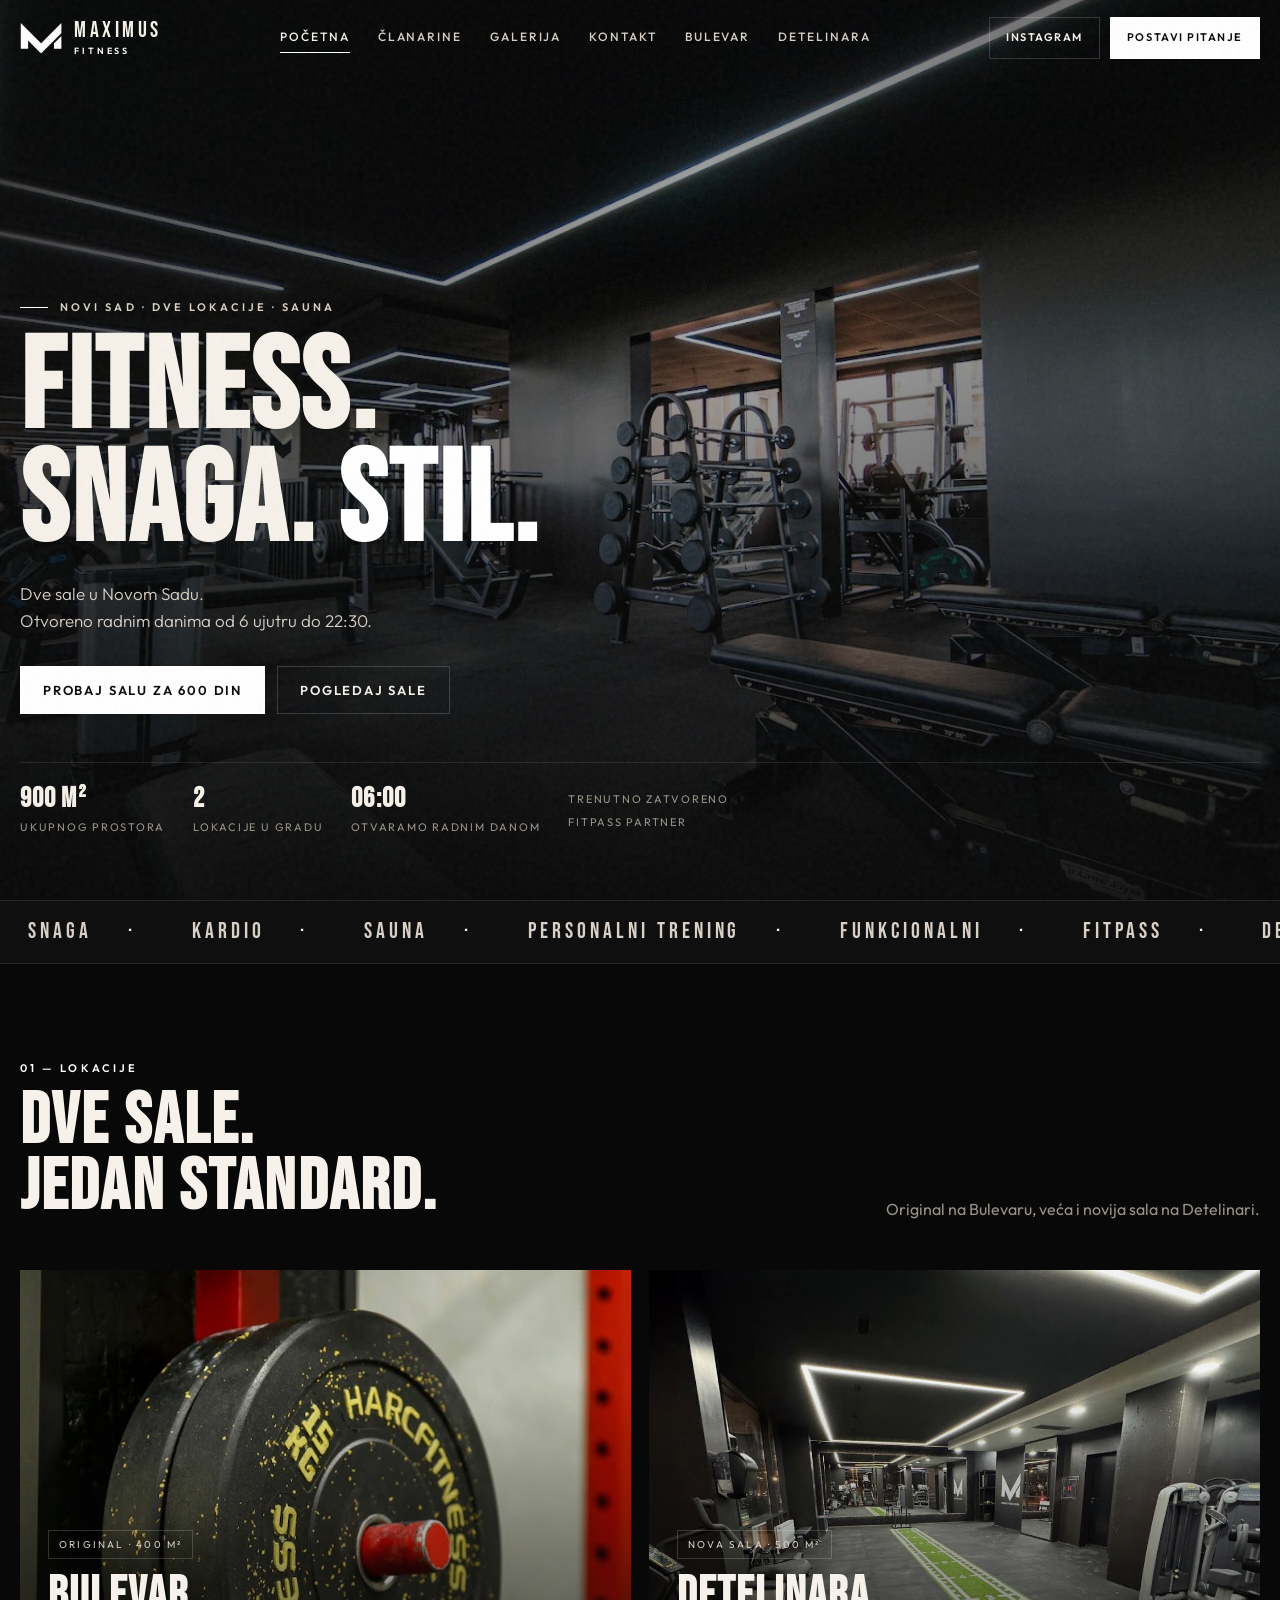
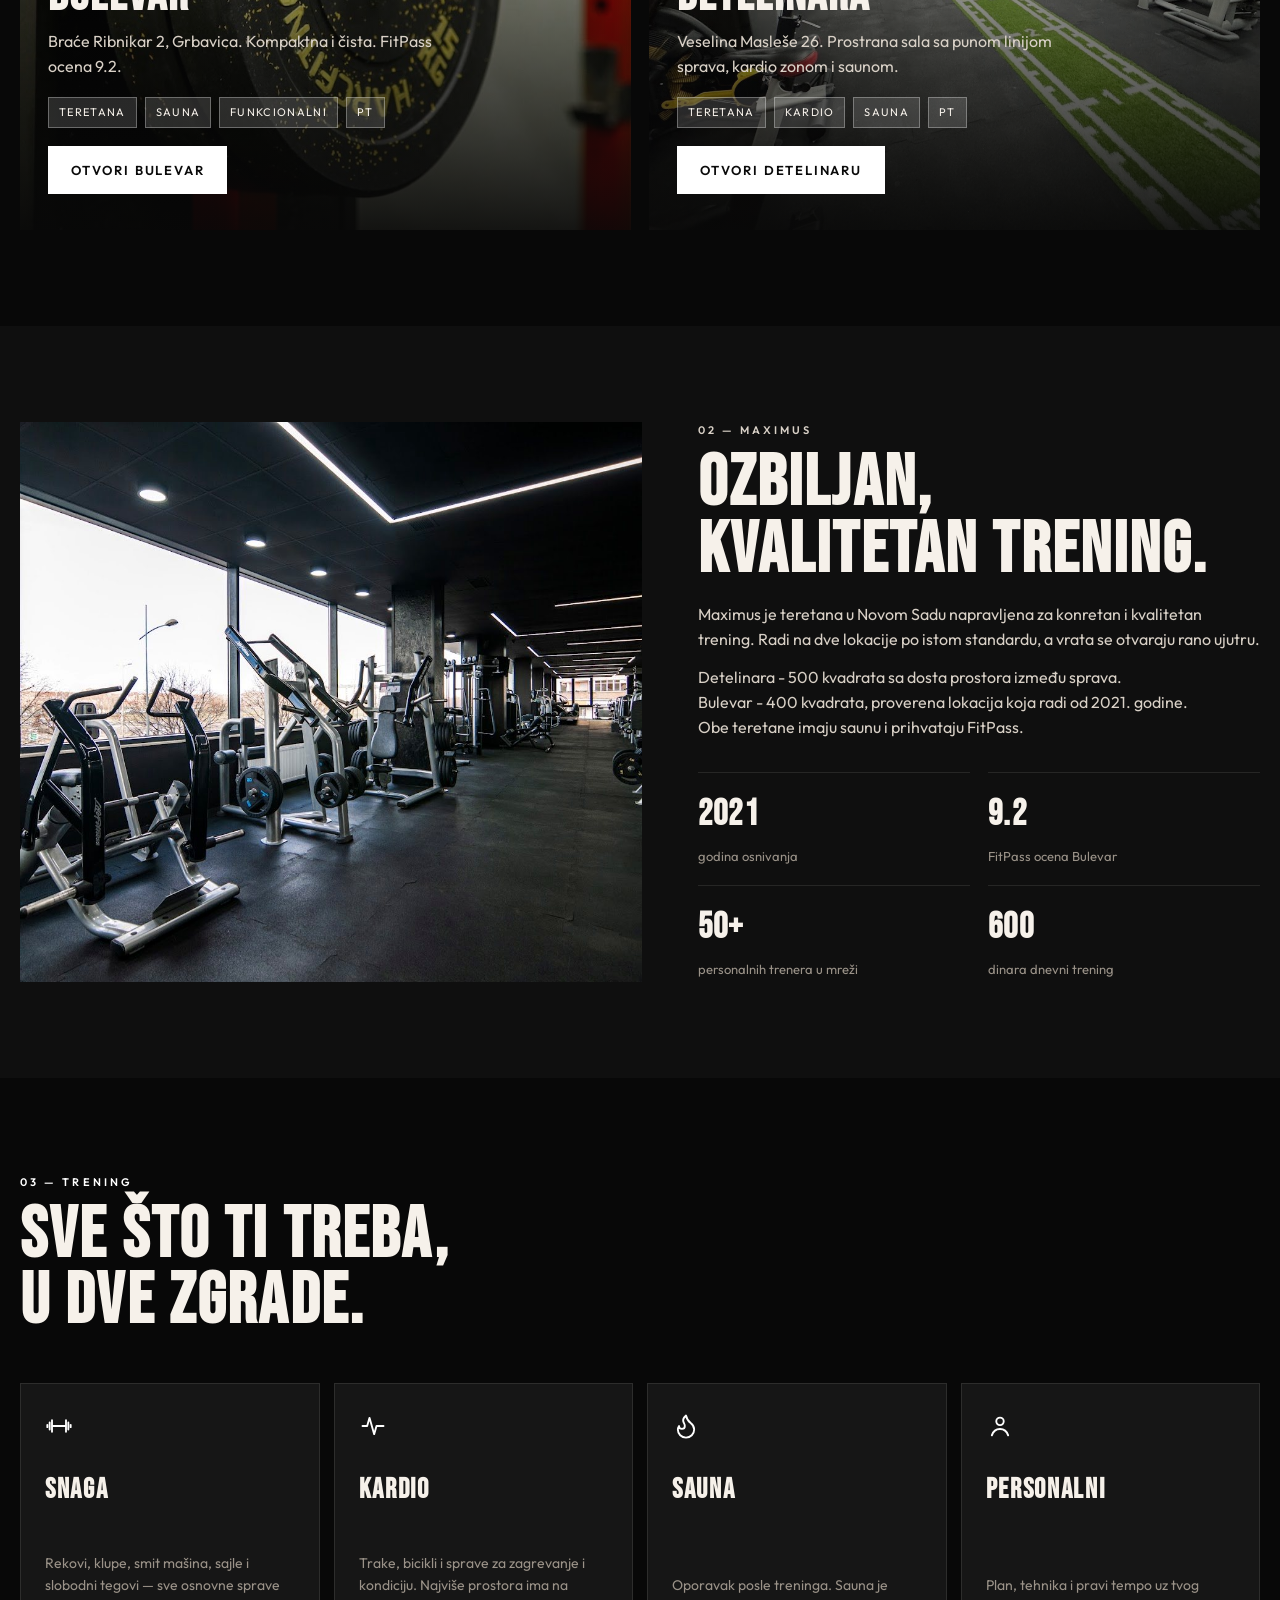
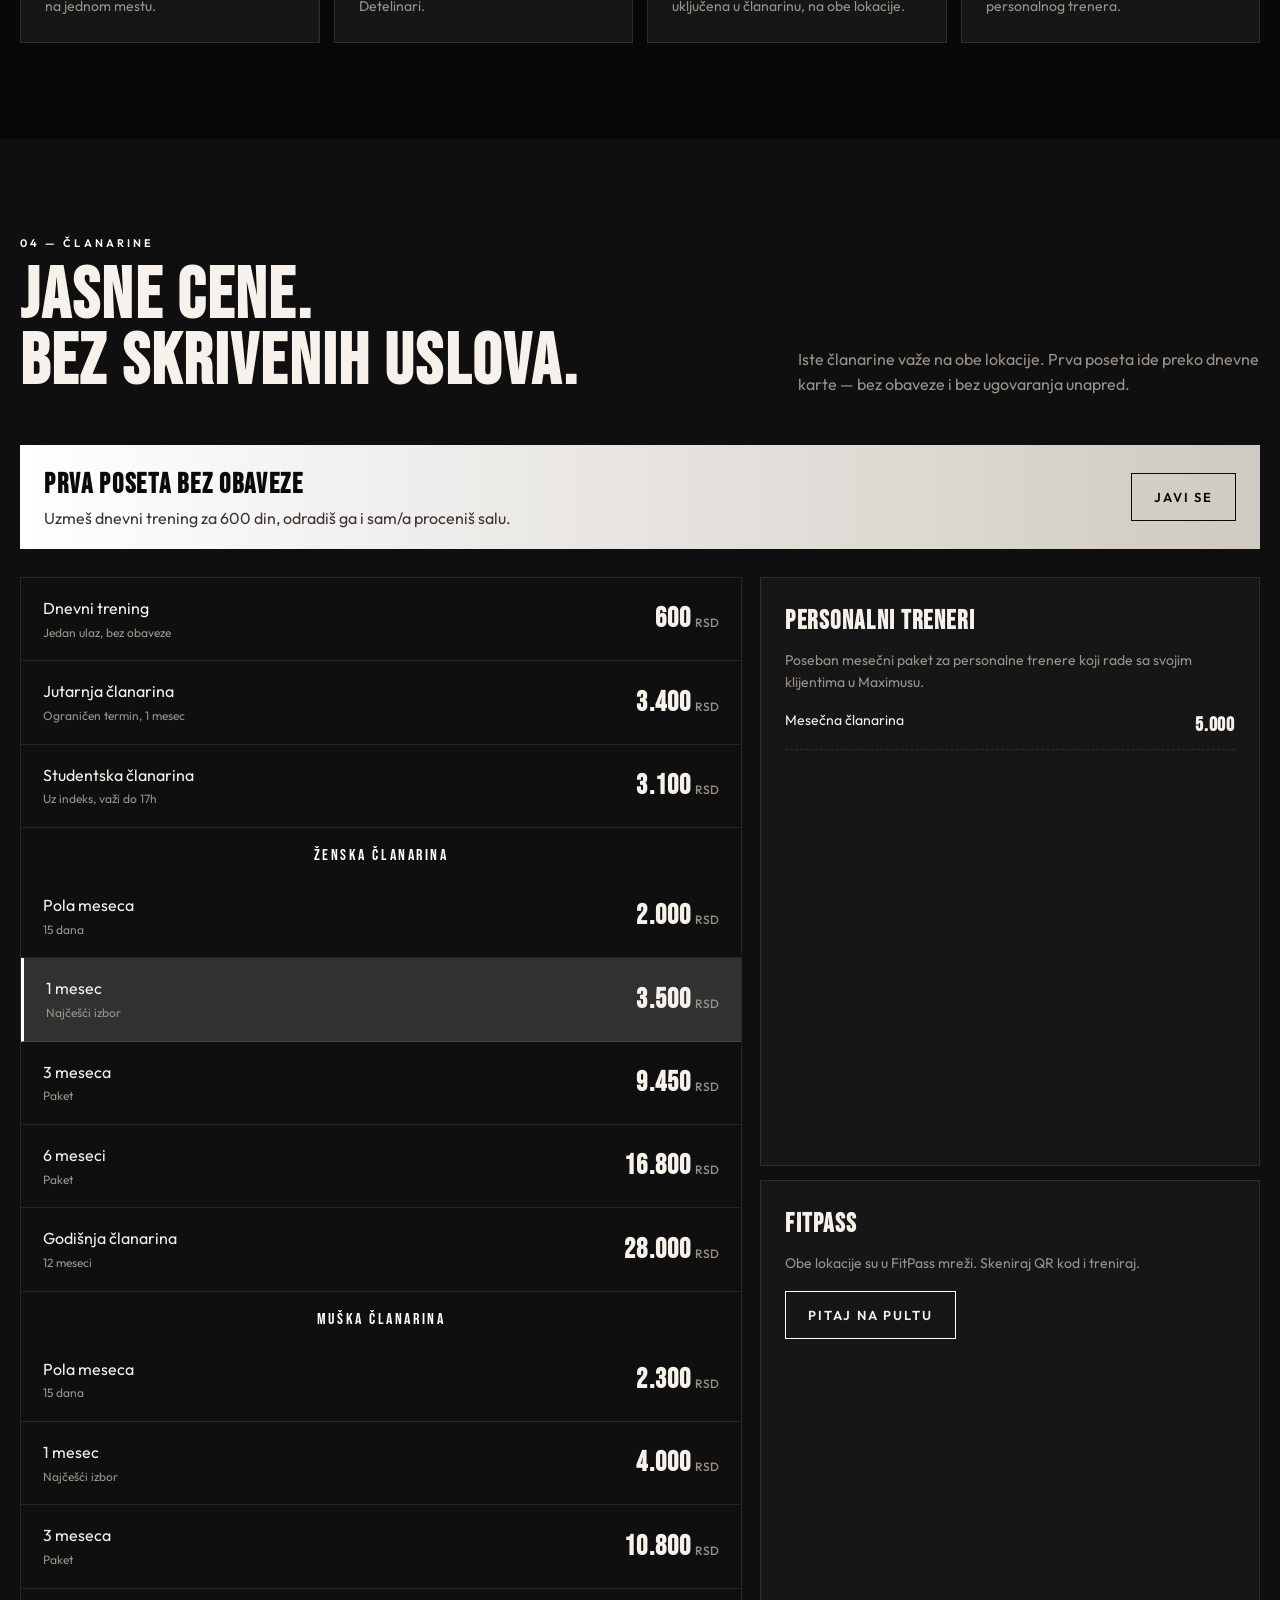
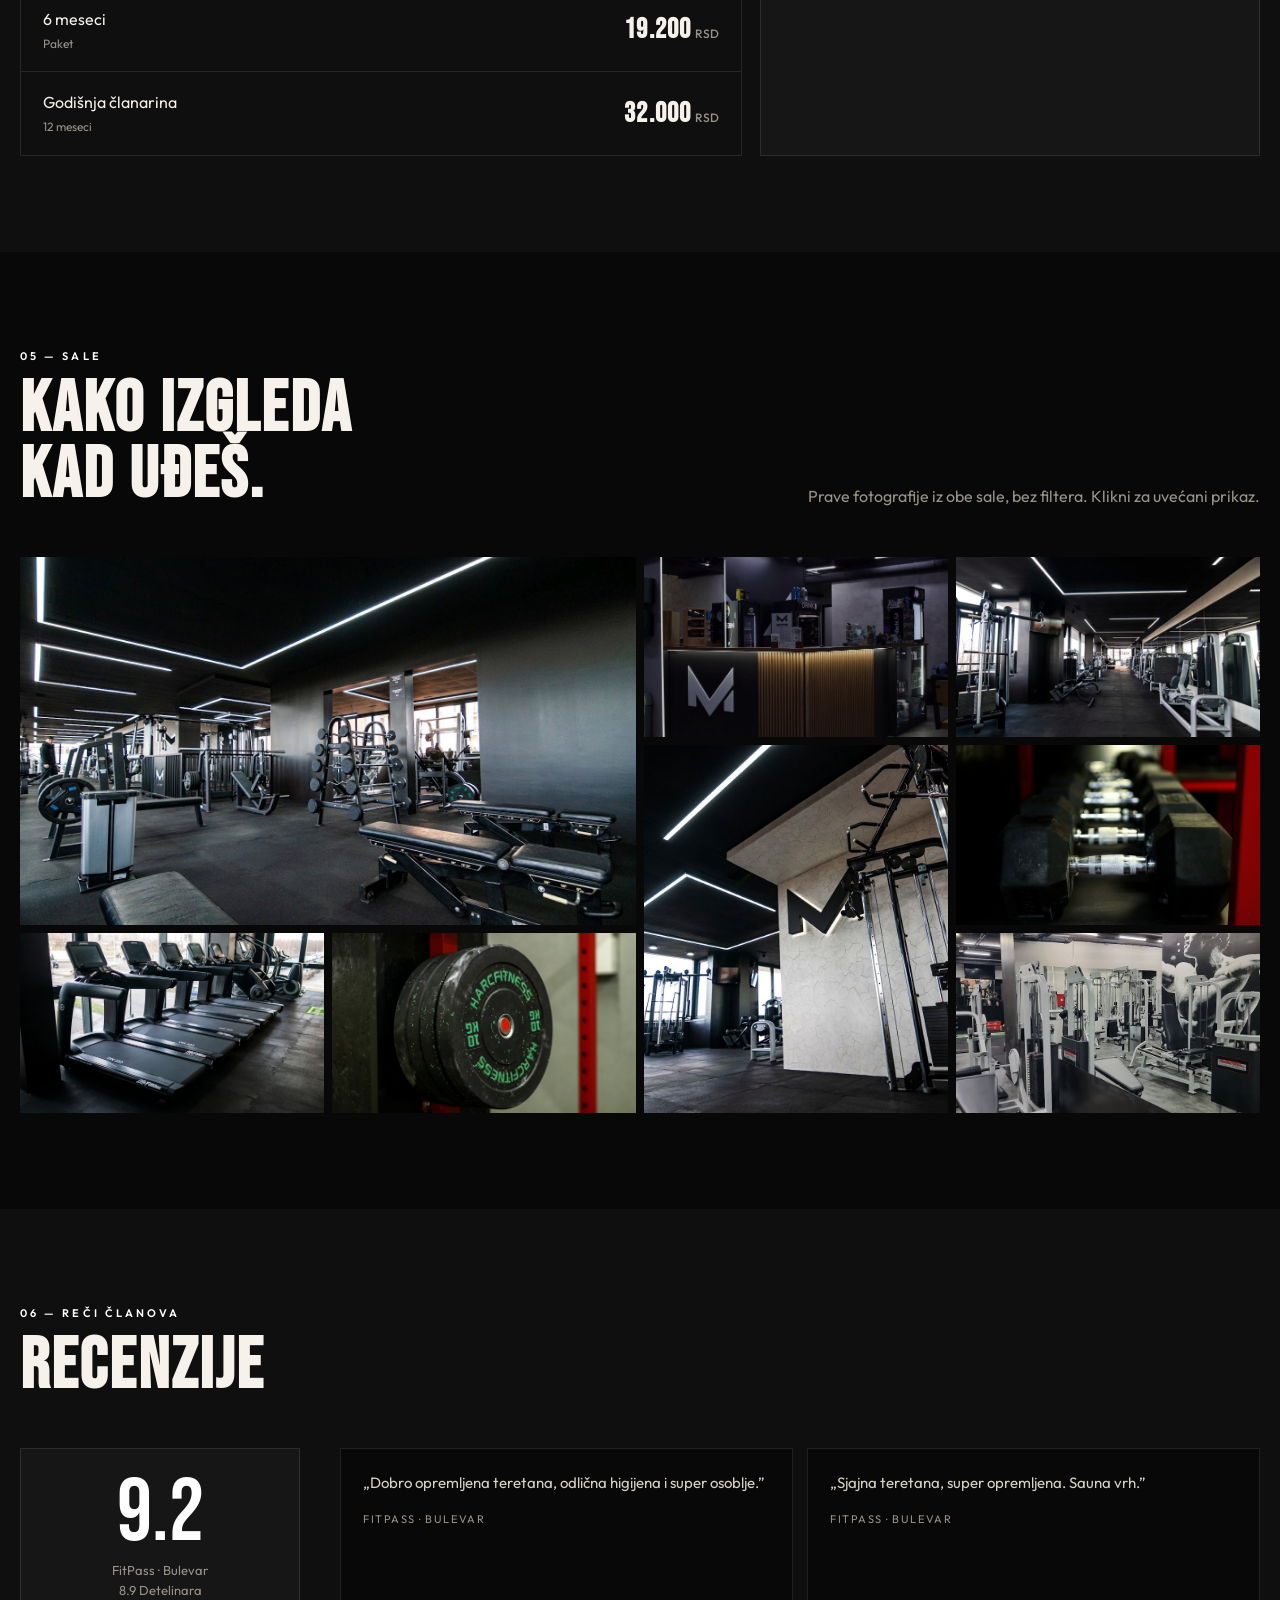
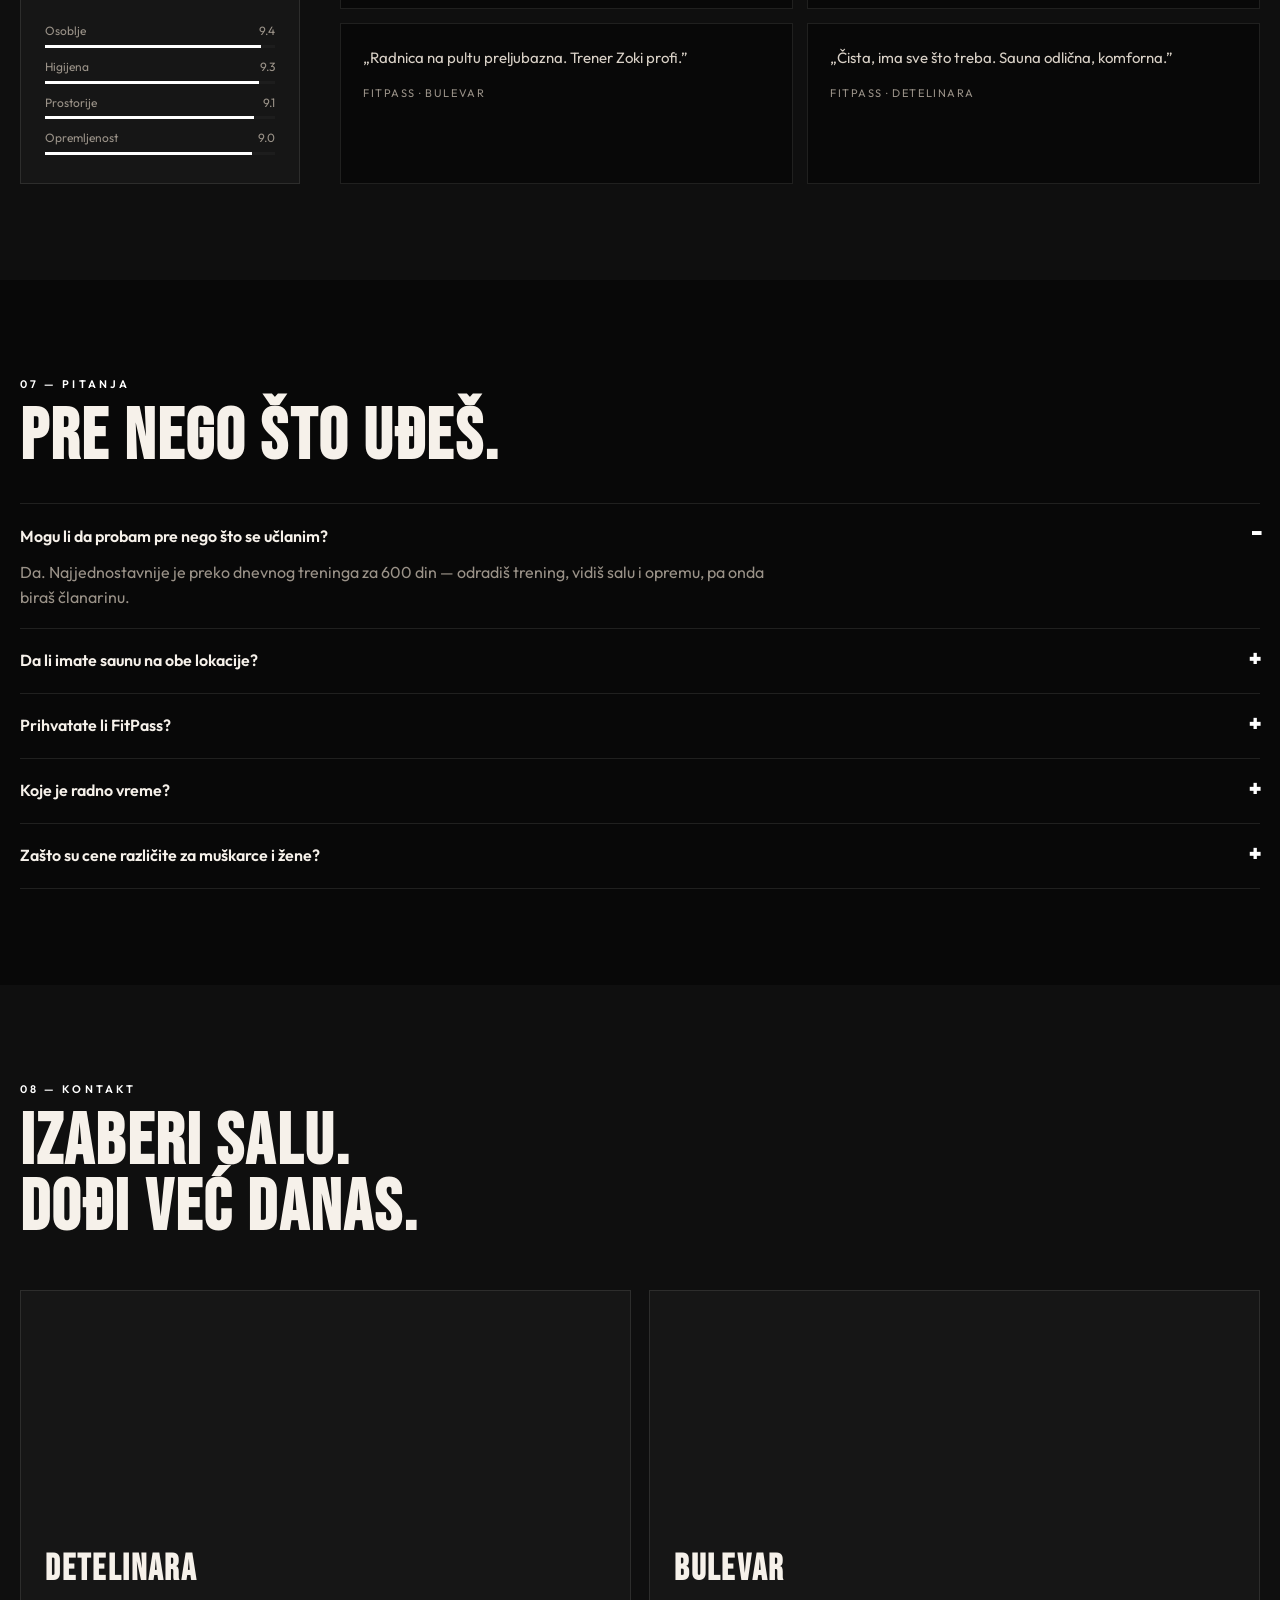
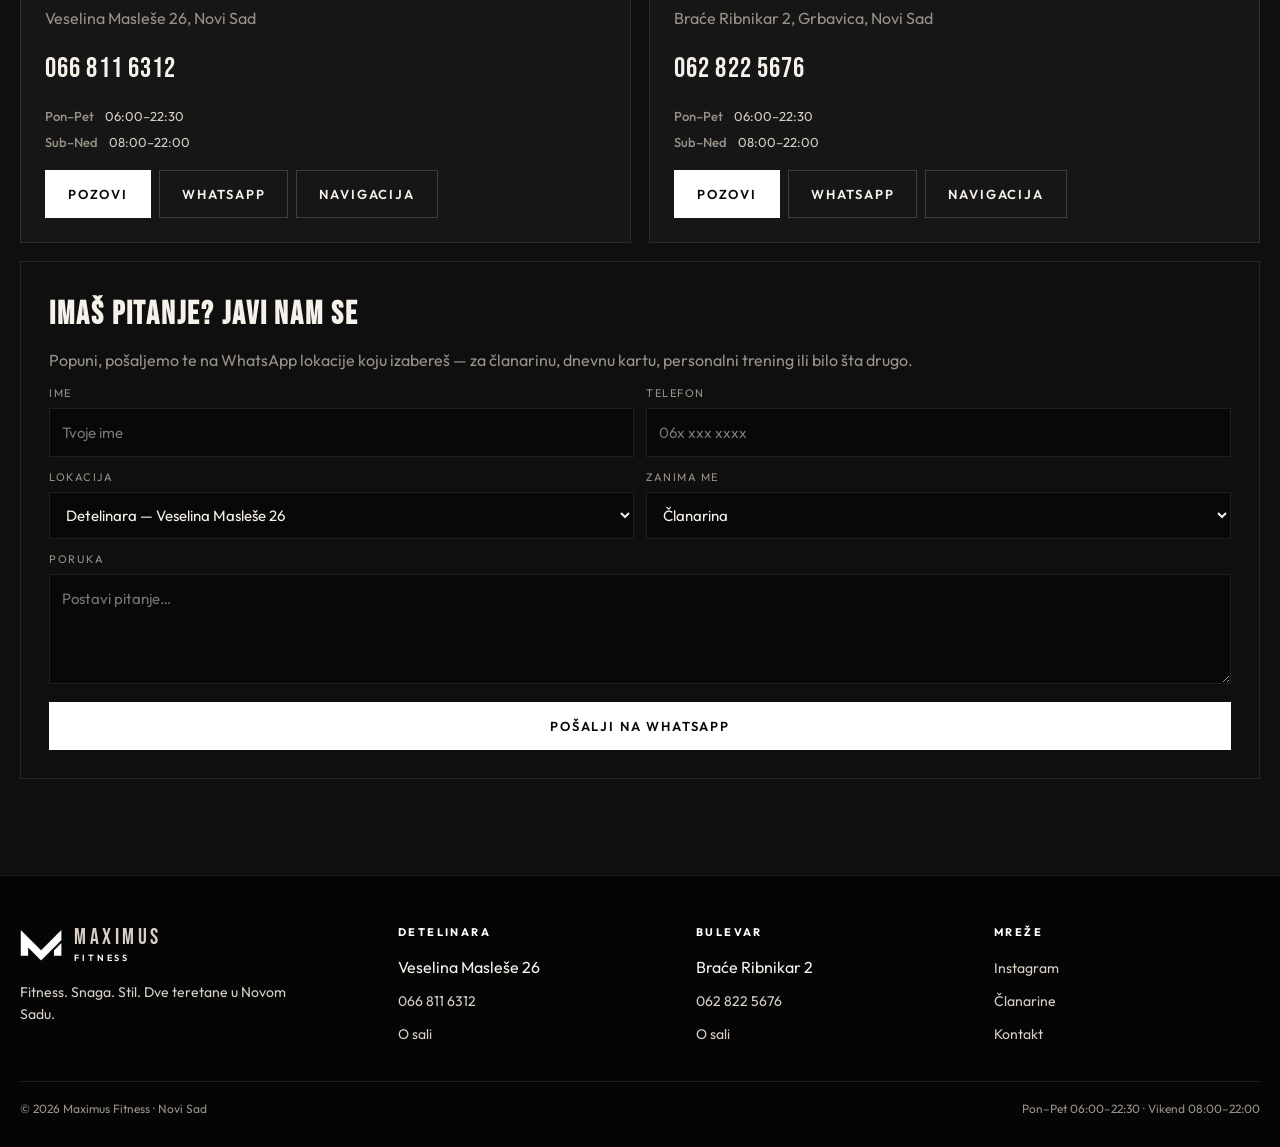
==== commit 5586f6ee: "male izmene" ====
--- a/index.html
+++ b/index.html
@@ -12,6 +12,8 @@
   <meta property="og:title" content="Maximus Fitness Novi Sad" />
   <meta property="og:description" content="Dve teretane u Novom Sadu. Sauna, personalni treninzi, FitPass. Fitness. Snaga. Stil." />
   <meta property="og:type" content="website" />
+  <meta property="og:image" content="https://maximus-fitness-ns.vercel.app/assets/img/detelinara-machines.png">
+
   <script type="application/ld+json">
   {
     "@context": "https://schema.org",
@@ -464,7 +466,7 @@
           </select>
         </label>
         <label class="full">Poruka
-          <textarea name="poruka" placeholder="Postavi pitanje ili napiši kad bi došao/la…"></textarea>
+          <textarea name="poruka" placeholder="Postavi pitanje…"></textarea>
         </label>
         <button class="btn" type="submit">Pošalji na WhatsApp</button>
       </form>
